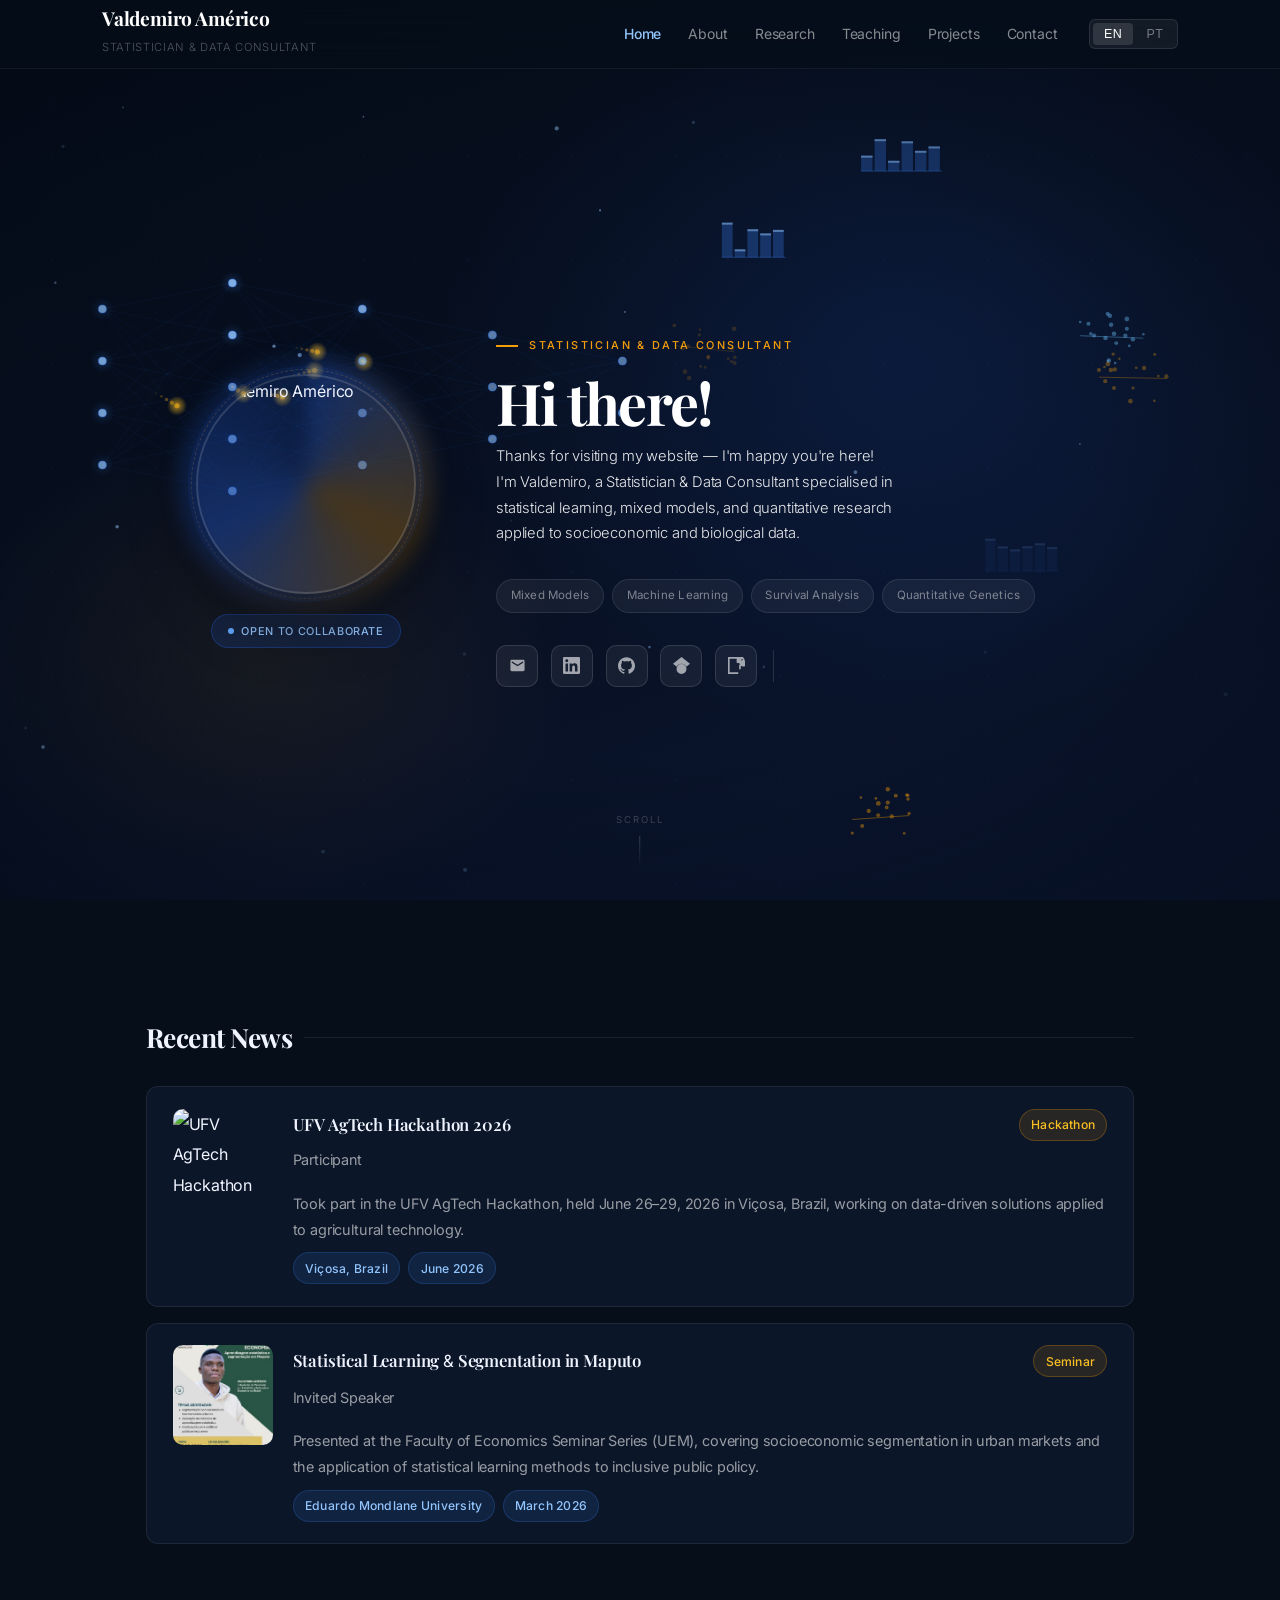
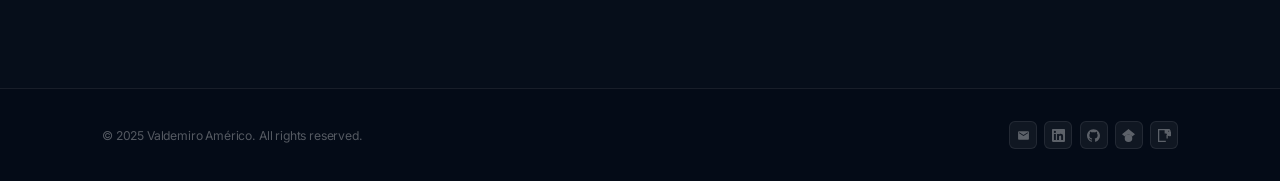
==== index.html @ 6e9132d7 "Updating" ====
<!DOCTYPE html>
<html lang="en">
<head>
  <meta charset="UTF-8">
  <meta name="viewport" content="width=device-width, initial-scale=1.0">
  <title>Valdemiro Américo | Statistician</title>
  <link rel="stylesheet" href="style.css">
  <style>
    /* ── Page base ── */
    html, body { height: 100%; }

    body[data-page="index"] {
      background: #060e1a;
      overflow-x: hidden;
    }

    /* ── Fixed transparent nav ── */
    body[data-page="index"] header {
      position: fixed;
      top: 0; left: 0; right: 0;
      background: rgba(6,14,26,0.65);
      border-bottom: 1px solid rgba(255,255,255,0.055);
      backdrop-filter: blur(18px);
      -webkit-backdrop-filter: blur(18px);
      z-index: 200;
    }
    body[data-page="index"] .nav-brand h1        { color: #fff; }
    body[data-page="index"] .nav-brand p         { color: rgba(255,255,255,0.3); }
    body[data-page="index"] nav ul li a          { color: rgba(255,255,255,0.52); }
    body[data-page="index"] nav ul li a:hover    { color: #fff; background: rgba(255,255,255,0.055); }
    body[data-page="index"] nav ul li a.active-page { color: #93c5fd; }
    body[data-page="index"] .language-switcher  { background: rgba(255,255,255,0.06); border-color: rgba(255,255,255,0.1); }
    body[data-page="index"] .language-switcher button        { color: rgba(255,255,255,0.42); }
    body[data-page="index"] .language-switcher button.active { background: rgba(255,255,255,0.12); color: #fff; box-shadow: none; }

    /* ── Main ── */
    body[data-page="index"] main {
      max-width: 100%;
      margin: 0; padding: 0;
      min-height: 100vh;
    }

    /* ══════════════════════════════════════
       HERO SECTION
    ══════════════════════════════════════ */
.hero-section {
  position: relative;
  min-height: 100vh;
  display: flex;
  align-items: flex-start;
  justify-content: center;
  overflow: hidden;
  padding-top: 14rem;
}

    /* Deep layered dark background */
    .hero-section::before {
      content: '';
      position: absolute; inset: 0; z-index: 0;
      background:
        radial-gradient(ellipse 60% 70% at 70% 40%, rgba(37,99,235,0.13) 0%, transparent 60%),
        radial-gradient(ellipse 45% 50% at 20% 75%, rgba(245,158,11,0.07) 0%, transparent 55%),
        linear-gradient(160deg, #040b17 0%, #070f1f 40%, #0a1530 100%);
    }

    /* Animated ML canvas — full background */
    #hero-canvas {
      position: absolute; inset: 0;
      width: 100%; height: 100%;
      z-index: 1;
      pointer-events: none;
    }

    /* Subtle vignette over canvas */
    .hero-section::after {
      content: '';
      position: absolute; inset: 0; z-index: 2;
      background: radial-gradient(ellipse 85% 85% at 50% 50%, transparent 40%, rgba(4,11,23,0.72) 100%);
      pointer-events: none;
    }

    /* ── Inner content ── */
    .hero-inner {
      position: relative; z-index: 3;
      max-width: 1000px;
      width: 100%;
      margin: 0 auto;
      padding: 7rem 3.5rem 5rem;
      display: flex;
      align-items: center;
      gap: 5rem;
    }

    /* ══════════════════════════════════════
       LEFT — PHOTO
    ══════════════════════════════════════ */
    .hero-photo-col {
      flex-shrink: 0;
    }

    .hero-photo-frame {
      position: relative;
      width: 220px;
      height: 220px;
    }

    /* Outer slow-pulsing glow ring */
    .hero-photo-frame::after {
      content: '';
      position: absolute;
      inset: -16px;
      border-radius: 50%;
      background: conic-gradient(
        rgba(37,99,235,0.35) 0deg,
        rgba(245,158,11,0.25) 120deg,
        rgba(37,99,235,0.35) 240deg,
        rgba(37,99,235,0.15) 360deg
      );
      border-radius: 50%;
      animation: rotateConic 8s linear infinite;
      filter: blur(10px);
    }

    /* Spinning dashed border */
    .hero-photo-frame::before {
      content: '';
      position: absolute;
      inset: -5px;
      border-radius: 50%;
      border: 1.5px dashed rgba(245,158,11,0.3);
      animation: spinRing 20s linear infinite;
    }

    @keyframes spinRing    { to { transform: rotate(360deg); } }
    @keyframes rotateConic { to { transform: rotate(360deg); } }

    .hero-photo-frame img {
      width: 220px;
      height: 220px;
      border-radius: 50%;
      object-fit: cover;
      object-position: center top;
      display: block;
      position: relative;
      z-index: 1;
      border: 2.5px solid rgba(255,255,255,0.14);
      box-shadow:
        0 0 0 8px rgba(37,99,235,0.08),
        0 24px 60px rgba(0,0,0,0.6);
      transition: transform 0.4s ease;
    }

    .hero-photo-frame img:hover { transform: scale(1.03); }

    /* ── Accent badge below photo ── */
    .hero-badge {
      margin-top: 1.25rem;
      display: flex;
      align-items: center;
      justify-content: center;
      gap: 0.45rem;
      background: rgba(37,99,235,0.15);
      border: 1px solid rgba(37,99,235,0.3);
      border-radius: 100px;
      padding: 0.35rem 1rem;
      width: fit-content;
      margin-left: auto; margin-right: auto;
    }

    .hero-badge-dot {
      width: 6px; height: 6px;
      border-radius: 50%;
      background: #60a5fa;
      animation: blink 2s ease-in-out infinite;
    }
    @keyframes blink { 0%,100%{opacity:1} 50%{opacity:0.3} }

    .hero-badge span {
      font-size: 0.68rem;
      font-weight: 500;
      letter-spacing: 0.06em;
      color: #93c5fd;
      text-transform: uppercase;
    }

    /* ══════════════════════════════════════
       RIGHT — TEXT
    ══════════════════════════════════════ */
    .hero-text-col {
      flex: 1;
      min-width: 0;
    }

.hero-eyebrow {
  font-size: 0.68rem;
  font-weight: 500;
  letter-spacing: 0.22em;
  text-transform: uppercase;
  color: #f59e0b;
  margin-bottom: 1rem;
  align-items: center;
  gap: 0.7rem;
  opacity: 0;
  animation: fadeUp 0.7s ease 0.1s both;
}

body[data-lang="en"] .hero-eyebrow.lang-en,
body[data-lang="pt"] .hero-eyebrow.lang-pt {
  display: flex;
}
    .hero-eyebrow::before {
      content: '';
      width: 22px; height: 1.5px;
      background: #f59e0b;
      flex-shrink: 0;
    }

    .hero-name {
      font-family: var(--font-display);
      font-size: clamp(2.4rem, 4.5vw, 3.6rem);
      font-weight: 700;
      color: #fff;
      letter-spacing: -0.03em;
      line-height: 1.05;
      margin-bottom: 0.75rem;
      opacity: 0;
      animation: fadeUp 0.7s ease 0.2s both;
    }

    .hero-name span {
      background: linear-gradient(135deg, #60a5fa, #93c5fd);
      -webkit-background-clip: text;
      -webkit-text-fill-color: transparent;
      background-clip: text;
    }

    .hero-desc {
      font-size: 0.92rem;
      font-weight: 300;
      color: rgba(255,255,255,0.9);
      line-height: 1.75;
      margin-bottom: 2rem;
      max-width: 400px;
      opacity: 0;
      animation: fadeUp 0.7s ease 0.3s both;
    }

    /* Tags row */
    .hero-tags {
      display: flex;
      flex-wrap: wrap;
      gap: 0.5rem;
      margin-bottom: 2rem;
      opacity: 0;
      animation: fadeUp 0.7s ease 0.38s both;
    }
    .hero-tag {
      font-size: 0.72rem;
      font-weight: 400;
      color: rgba(255,255,255,0.45);
      background: rgba(255,255,255,0.055);
      border: 1px solid rgba(255,255,255,0.09);
      border-radius: 100px;
      padding: 0.3rem 0.85rem;
      letter-spacing: 0.02em;
      transition: color 0.2s, border-color 0.2s, background 0.2s;
    }
    .hero-tag:hover {
      color: #93c5fd;
      border-color: rgba(96,165,250,0.3);
      background: rgba(37,99,235,0.1);
    }

    /* CTA buttons */
    .hero-cta {
      display: flex;
      gap: 0.8rem;
      flex-wrap: wrap;
      opacity: 0;
      animation: fadeUp 0.7s ease 0.48s both;
    }

    .hero-cta a:not(.hero-social-btn) {
      display: inline-flex;
      align-items: center;
      gap: 0.4rem;
      padding: 0.72rem 1.65rem;
      border-radius: 8px;
      font-size: 0.875rem;
      font-weight: 500;
      text-decoration: none;
      transition: all 0.22s ease;
      letter-spacing: 0.01em;
    }

    .btn-primary {
      background: #2563eb;
      color: #fff;
      box-shadow: 0 4px 18px rgba(37,99,235,0.42);
    }
    .btn-primary:hover {
      background: #1d4ed8;
      transform: translateY(-2px);
      box-shadow: 0 8px 28px rgba(37,99,235,0.52);
    }

    .btn-ghost {
      background: rgba(255,255,255,0.055);
      color: rgba(255,255,255,0.68);
      border: 1px solid rgba(255,255,255,0.12);
    }
    .btn-ghost:hover {
      background: rgba(255,255,255,0.09);
      color: #fff;
      border-color: rgba(255,255,255,0.25);
      transform: translateY(-2px);
    }

    /* ── Divider + stats row at bottom ── */
    .hero-divider-line {
      width: 100%;
      height: 1px;
      background: linear-gradient(to right, transparent, rgba(255,255,255,0.08), transparent);
      margin: 3rem 0 0;
    }

    /* ── Scroll cue ── */
    .scroll-cue {
      position: absolute;
      bottom: 2rem; left: 50%;
      transform: translateX(-50%);
      z-index: 3;
      display: flex;
      flex-direction: column;
      align-items: center;
      gap: 0.4rem;
      opacity: 0;
      animation: fadeIn 1s ease 1.4s both;
    }
    .scroll-cue-label {
      font-size: 0.6rem;
      letter-spacing: 0.2em;
      text-transform: uppercase;
      color: rgba(255,255,255,0.2);
    }
    .scroll-cue-line {
      width: 1px; height: 32px;
      background: linear-gradient(to bottom, rgba(255,255,255,0.2), transparent);
      animation: scrollBounce 2s ease-in-out infinite;
    }
    @keyframes scrollBounce {
      0%,100% { transform: scaleY(1); opacity: 0.3; }
      50%      { transform: scaleY(1.2); opacity: 0.7; }
    }

    /* ── Keyframes ── */
    /* ── Hero social buttons ── */
    .hero-social-btn {
      display: inline-flex;
      align-items: center;
      justify-content: center;
      width: 42px;
      height: 42px;
      border-radius: 10px;
      background: rgba(255,255,255,0.06);
      border: 1px solid rgba(255,255,255,0.12);
      color: rgba(255,255,255,0.6);
      text-decoration: none;
      transition: all 0.22s ease;
      flex-shrink: 0;
    }
    .hero-social-btn svg {
      width: 17px; height: 17px;
      fill: currentColor;
    }
    .hero-social-btn:hover {
      background: rgba(59,130,246,0.18);
      border-color: rgba(59,130,246,0.4);
      color: #93c5fd;
      transform: translateY(-3px);
      box-shadow: 0 6px 16px rgba(59,130,246,0.2);
    }

    .hero-cta-divider {
      width: 1px;
      height: 32px;
      background: rgba(255,255,255,0.12);
      margin: 0 0.2rem;
      align-self: center;
    }

    @keyframes fadeUp {
      from { opacity: 0; transform: translateY(16px); }
      to   { opacity: 1; transform: translateY(0); }
    }
    @keyframes fadeIn { to { opacity: 1; } }

    /* ── Responsive ── */
    @media (max-width: 820px) {
      .hero-inner {
        flex-direction: column;
        text-align: center;
        padding: 6rem 2rem 4rem;
        gap: 2.5rem;
      }
      .hero-eyebrow, .hero-tags, .hero-cta { justify-content: center; }
      .hero-desc { margin-left: auto; margin-right: auto; }
    }

    @media (max-width: 480px) {
      .hero-photo-frame { width: 170px; height: 170px; }
      .hero-photo-frame img { width: 170px; height: 170px; }
    }
  </style>
</head>
<body data-page="index">
<header>
  <nav>
    <div class="nav-brand">
      <h1>Valdemiro Américo</h1>
      <p class="lang-en">Statistician &amp; Data Consultant</p>
      <p class="lang-pt">Estatístico &amp; Consultor de Dados</p>
    </div>
    <div class="nav-right">
      <ul>
        <li><a href="index.html" data-page="index"><span class="lang-en">Home</span><span class="lang-pt">Início</span></a></li>
        <li><a href="about.html" data-page="about"><span class="lang-en">About</span><span class="lang-pt">Sobre</span></a></li>
        <li><a href="research.html" data-page="research"><span class="lang-en">Research</span><span class="lang-pt">Pesquisa</span></a></li>
        <li><a href="teaching.html" data-page="teaching"><span class="lang-en">Teaching</span><span class="lang-pt">Ensino</span></a></li>
        <li><a href="projects.html" data-page="projects"><span class="lang-en">Projects</span><span class="lang-pt">Projectos</span></a></li>
        <li><a href="contact.html" data-page="contact"><span class="lang-en">Contact</span><span class="lang-pt">Contacto</span></a></li>
      </ul>
      <div class="language-switcher">
        <button onclick="setLanguage('en')" id="btn-en">EN</button>
        <button onclick="setLanguage('pt')" id="btn-pt">PT</button>
      </div>
    </div>
  </nav>
</header>

<main>
  <section class="hero-section">
    <canvas id="hero-canvas"></canvas>

    <div class="hero-inner">

      <!-- LEFT: Photo -->
      <div class="hero-photo-col">
        <div class="hero-photo-frame">
          <img src="assets/photo.png" alt="Valdemiro Américo">
        </div>
        <div class="hero-badge">
          <div class="hero-badge-dot"></div>
          <span class="lang-en">Open to collaborate</span>
          <span class="lang-pt">Aberto a colaboração</span>
        </div>
      </div>

      <!-- RIGHT: Text -->
      <div class="hero-text-col">

        <p class="hero-eyebrow lang-en">Statistician &amp; Data Consultant</p>
        <p class="hero-eyebrow lang-pt">Estatístico &amp; Consultor de Dados</p>

        <h1 class="hero-name">Hi there! </h1>

        <p class="hero-desc lang-en">
          Thanks for visiting my website — I'm happy you're here!
          I'm Valdemiro, a Statistician &amp; Data Consultant specialised in
          statistical learning, mixed models, and quantitative research applied
          to socioeconomic and biological data.
        </p>
        <p class="hero-desc lang-pt">
          Obrigado por visitar o meu site — fico feliz em ter você aqui!
          Sou Valdemiro, Estatístico &amp; Consultor de Dados especializado em
          aprendizado estatístico, modelos mistos e pesquisa quantitativa aplicada
          a dados socioeconómicos e biológicos.
        </p>

        <div class="hero-tags">
          <span class="hero-tag">Mixed Models</span>
          <span class="hero-tag">Machine Learning</span>
          <span class="hero-tag">Survival Analysis</span>
          <span class="hero-tag">Quantitative Genetics</span>
        </div>

        <div class="hero-cta">
          <!-- Social links -->
          <a href="mailto:valdemiroeusebio2@gmail.com" class="hero-social-btn" title="Email">
            <svg xmlns="http://www.w3.org/2000/svg" fill="currentColor" viewBox="0 0 24 24"><path d="M20 4H4c-1.1 0-2 .9-2 2v12c0 1.1.9 2 2 2h16c1.1 0 2-.9 2-2V6c0-1.1-.9-2-2-2zm0 4-8 5-8-5V6l8 5 8-5v2z"/></svg>
          </a>
  <a href="https://www.linkedin.com/in/valdemiroamerico/" target="_blank" rel="noopener" class="hero-social-btn" title="LinkedIn">
  <svg xmlns="http://www.w3.org/2000/svg" fill="currentColor" viewBox="0 0 24 24"><path d="M20.447 20.452h-3.554v-5.569c0-1.328-.027-3.037-1.852-3.037-1.853 0-2.136 1.445-2.136 2.939v5.667H9.351V9h3.414v1.561h.046c.477-.9 1.637-1.85 3.37-1.85 3.601 0 4.267 2.37 4.267 5.455v6.286zM5.337 7.433a2.062 2.062 0 0 1-2.063-2.065 2.064 2.064 0 1 1 2.063 2.065zm1.782 13.019H3.555V9h3.564v11.452zM22.225 0H1.771C.792 0 0 .774 0 1.729v20.542C0 23.227.792 24 1.771 24h20.451C23.2 24 24 23.227 24 22.271V1.729C24 .774 23.2 0 22.222 0h.003z"/></svg>
</a>
          <a href="https://github.com/ValdemiroAmerico" target="_blank" rel="noopener" class="hero-social-btn" title="GitHub">
            <svg xmlns="http://www.w3.org/2000/svg" fill="currentColor" viewBox="0 0 24 24"><path d="M12 .297c-6.63 0-12 5.373-12 12 0 5.303 3.438 9.8 8.205 11.385.6.113.82-.258.82-.577 0-.285-.01-1.04-.015-2.04-3.338.724-4.042-1.61-4.042-1.61C4.422 18.07 3.633 17.7 3.633 17.7c-1.087-.744.084-.729.084-.729 1.205.084 1.838 1.236 1.838 1.236 1.07 1.835 2.809 1.305 3.495.998.108-.776.417-1.305.76-1.605-2.665-.3-5.466-1.332-5.466-5.93 0-1.31.465-2.38 1.235-3.22-.135-.303-.54-1.523.105-3.176 0 0 1.005-.322 3.3 1.23.96-.267 1.98-.399 3-.405 1.02.006 2.04.138 3 .405 2.28-1.552 3.285-1.23 3.285-1.23.645 1.653.24 2.873.12 3.176.765.84 1.23 1.91 1.23 3.22 0 4.61-2.805 5.625-5.475 5.92.42.36.81 1.096.81 2.22 0 1.606-.015 2.896-.015 3.286 0 .315.21.69.825.57C20.565 22.092 24 17.592 24 12.297c0-6.627-5.373-12-12-12"/></svg>
          </a>
          <a href="https://scholar.google.com/citations?user=valdemiro-americo" target="_blank" rel="noopener" class="hero-social-btn" title="Google Scholar">
            <svg xmlns="http://www.w3.org/2000/svg" fill="currentColor" viewBox="0 0 24 24"><path d="M5.242 13.769 0 9.5 12 0l12 9.5-5.242 4.269C17.548 11.249 14.978 9.5 12 9.5c-2.977 0-5.548 1.748-6.758 4.269zM12 10a7 7 0 1 0 0 14 7 7 0 0 0 0-14z"/></svg>
          </a>
          <a href="https://www.researchgate.net/profile/Valdemiro-Americo" target="_blank" rel="noopener" class="hero-social-btn" title="ResearchGate">
           <svg xmlns="http://www.w3.org/2000/svg" fill="currentColor" viewBox="0 0 24 24"><path d="M19.586 0c-.818 0-1.508.19-2.073.565-.563.377-.97.936-1.213 1.68a12.193 12.193 0 0 0-.368 3.12 21.27 21.27 0 0 0 .183 2.923c.26 1.58.822 2.854 1.687 3.816.863.963 2.065 1.445 3.605 1.445.857 0 1.63-.2 2.318-.598a4.318 4.318 0 0 0 1.6-1.64 4.91 4.91 0 0 0 .586-2.39 4.91 4.91 0 0 0-.586-2.392 4.318 4.318 0 0 0-1.6-1.64C23.06 4.504 22.286 4.305 21.43 4.305c-.64 0-1.224.13-1.75.388a3.545 3.545 0 0 0-1.274 1.073c.07-.786.236-1.407.5-1.864.26-.455.618-.683 1.073-.683.34 0 .612.096.818.29.204.192.356.476.455.852l2.226-.3c-.173-.844-.53-1.508-1.07-1.99C21.87.26 21.128.002 20.235 0zm-3.905 10.79v6.58h2.38v-6.58zm1.19-3.946a1.343 1.343 0 1 0 0 2.686 1.343 1.343 0 0 0 0-2.686zM0 0v24h14.47v-2.344H2.344V2.344h9.87V8.47h6.126V0z"/></svg>
          </a>

          <!-- Divider -->
          <div class="hero-cta-divider"></div>

          <!-- About me — language aware -->
        </div>
      </div>
    </div>

    <div class="scroll-cue">
      <span class="scroll-cue-label lang-en">Scroll</span>
      <span class="scroll-cue-label lang-pt">Rolar</span>
      <div class="scroll-cue-line"></div>
    </div>
  </section>
  <section style="padding: 5rem 3.5rem; max-width: 1100px; margin: 0 auto;">

    <!-- English -->
    <div class="lang-en">
      <h2 style="margin-bottom: 1.5rem;">Recent News</h2>
      <div class="item-list">

<div class="item-card">
  <div style="display:flex; gap:1.25rem; align-items:flex-start;">
    <img src="assets/hackathon_bayer.png" alt="UFV AgTech Hackathon 2026"
         style="width:100px; height:100px; object-fit:cover; border-radius:10px; flex-shrink:0;">
    <div style="flex:1; min-width:0;">
      <div class="item-header">
        <div>
          <h3>UFV AgTech Hackathon 2026</h3>
          <p class="item-role">Participant</p>
        </div>
        <span class="tag accent">Hackathon</span>
      </div>
      <p>Took part in the UFV AgTech Hackathon, held June 26–29, 2026 in Viçosa, Brazil, working on data-driven solutions applied to agricultural technology.</p>
      <div class="meta">
        <span class="tag">Viçosa, Brazil</span>
        <span class="tag">June 2026</span>
      </div>
    </div>
  </div>
</div>

<div class="item-card">
  <div style="display:flex; gap:1.25rem; align-items:flex-start;">
    <img src="assets/seminar_igm.JPG" alt="Statistical Learning & Segmentation in Maputo seminar"
         style="width:100px; height:100px; object-fit:cover; border-radius:10px; flex-shrink:0;">
    <div style="flex:1; min-width:0;">
      <div class="item-header">
        <div>
          <h3>Statistical Learning <span class="amp">&amp;</span> Segmentation in Maputo</h3>
          <p class="item-role">Invited Speaker</p>
        </div>
        <span class="tag accent">Seminar</span>
      </div>
      <p>Presented at the Faculty of Economics Seminar Series (UEM), covering socioeconomic segmentation in urban markets and the application of statistical learning methods to inclusive public policy.</p>
      <div class="meta">
        <span class="tag">Eduardo Mondlane University</span>
        <span class="tag">March 2026</span>
      </div>
    </div>
  </div>
</div>

      </div>
    </div>

    <!-- Portuguese -->
    <div class="lang-pt"
      <h2 style="margin-bottom: 1.5rem;">Novidades Recentes</h2>
      <div class="item-list">

        <div class="item-card">
          <div style="display:flex; gap:1.25rem; align-items:flex-start;">
            <img src="assets/hackathon_bayer.jpg" alt="UFV AgTech Hackathon 2026"
                 style="width:100px; height:100px; object-fit:cover; border-radius:10px; flex-shrink:0;">
            <div style="flex:1; min-width:0;">
              <div class="item-header">
                <div>
                  <h3>UFV AgTech Hackathon 2026</h3>
                  <p class="item-role">Participante</p>
                </div>
                <span class="tag accent">Hackathon</span>
              </div>
              <p>Participei da UFV AgTech Hackathon, realizado entre os dias 26 a 29 de Junho de 2026 em Viçosa, Brasil, trabalhando em soluções orientadas por dados aplicadas à tecnologia agrícola.</p>
              <div class="meta">
                <span class="tag">Viçosa, Brasil</span>
                <span class="tag">Junho 2026</span>
              </div>
            </div>
          </div>
        </div>

        <div class="item-card">
          <div style="display:flex; gap:1.25rem; align-items:flex-start;">
            <img src="assets/seminar_igm.jpg" alt="Seminário sobre aprendizagem estatística e segmentação em Maputo"
                 style="width:100px; height:100px; object-fit:cover; border-radius:10px; flex-shrink:0;">
            <div style="flex:1; min-width:0;">
              <div class="item-header">
                <div>
                  <h3>Aprendizado Estatístico e Segmentação em Maputo</h3>
                  <p class="item-role">Palestrante Convidado</p>
                </div>
                <span class="tag accent">Seminário</span>
              </div>
              <p>Apresentei na Série de Seminários da Faculdade de Economia (UEM), abordando segmentação socioeconómica nos mercados urbanos e a aplicação de métodos de aprendizagem estatística a políticas públicas inclusivas.</p>
              <div class="meta">
                <span class="tag">Universidade Eduardo Mondlane</span>
                <span class="tag">Março 2026</span>
              </div>
            </div>
          </div>
        </div>

      </div>
    </div>

  </section>
</main>

<script>
  function setLanguage(lang) {
    document.body.setAttribute('data-lang', lang);
    localStorage.setItem('preferredLanguage', lang);
    document.getElementById('btn-en').classList.toggle('active', lang === 'en');
    document.getElementById('btn-pt').classList.toggle('active', lang === 'pt');
  }

  window.addEventListener('DOMContentLoaded', function () {
    const savedLang = localStorage.getItem('preferredLanguage') || 'en';
    setLanguage(savedLang);
    document.querySelectorAll('nav a[data-page="index"]').forEach(a => a.classList.add('active-page'));
    initMLBackground();
  });

  /* ════════════════════════════════════════════
     ML / Statistics animated background canvas
     — Neural network nodes with flowing signal pulses
     — Floating mini-charts (scatter, regression line)
     — Subtle grid
  ════════════════════════════════════════════ */
  function initMLBackground() {
    const canvas = document.getElementById('hero-canvas');
    const ctx = canvas.getContext('2d');

    function resize() {
      canvas.width  = window.innerWidth;
      canvas.height = window.innerHeight;
    }
    resize();
    window.addEventListener('resize', resize);

    /* ── Subtle dot grid ── */
    function drawGrid() {
      const spacing = 52;
      ctx.fillStyle = 'rgba(59,130,246,0.07)';
      for (let x = 0; x < canvas.width; x += spacing) {
        for (let y = 0; y < canvas.height; y += spacing) {
          ctx.beginPath();
          ctx.arc(x, y, 1, 0, Math.PI * 2);
          ctx.fill();
        }
      }
    }

    /* ── Neural network (layered, left-to-right) ── */
    const netX = canvas.width * 0.08;
    const netY = canvas.height * 0.18;
    const layerGap = 130;
    const netLayers = [
      [0, 1, 2, 3],
      [0, 1, 2, 3, 4],
      [0, 1, 2, 3],
      [0, 1, 2],
      [0, 1],
    ];

    function nodePos(li, ni) {
      const count = netLayers[li].length;
      const totalH = (count - 1) * 52;
      return {
        x: netX + li * layerGap,
        y: netY + ni * 52 - totalH / 2 + canvas.height * 0.25,
      };
    }

    /* Signals travelling between nodes */
    const signals = [];
    function addSignal() {
      const li = Math.floor(Math.random() * (netLayers.length - 1));
      const ni = Math.floor(Math.random() * netLayers[li].length);
      const nj = Math.floor(Math.random() * netLayers[li + 1].length);
      signals.push({ li, ni, nj, prog: 0, sp: 0.012 + Math.random() * 0.01 });
    }
    for (let i = 0; i < 6; i++) { signals.push({ ...addSignalObj(), prog: Math.random() }); }
    function addSignalObj() {
      const li = Math.floor(Math.random() * (netLayers.length - 1));
      return {
        li,
        ni: Math.floor(Math.random() * netLayers[li].length),
        nj: Math.floor(Math.random() * netLayers[li + 1].length),
        prog: 0,
        sp: 0.01 + Math.random() * 0.009,
      };
    }

    function drawNetwork(t) {
      /* Edges */
      netLayers.forEach((layer, li) => {
        if (li === netLayers.length - 1) return;
        layer.forEach((_, ni) => {
          netLayers[li + 1].forEach((_, nj) => {
            const a = nodePos(li, ni), b = nodePos(li + 1, nj);
            ctx.beginPath(); ctx.moveTo(a.x, a.y); ctx.lineTo(b.x, b.y);
            ctx.strokeStyle = 'rgba(59,130,246,0.09)';
            ctx.lineWidth = 0.7; ctx.stroke();
          });
        });
      });

      /* Signals */
      signals.forEach((s, i) => {
        const a = nodePos(s.li, s.ni), b = nodePos(s.li + 1, s.nj);
        const px = a.x + (b.x - a.x) * s.prog;
        const py = a.y + (b.y - a.y) * s.prog;
        /* Trail */
        for (let k = 0; k < 5; k++) {
          const tp = Math.max(0, s.prog - k * 0.04);
          const tx = a.x + (b.x - a.x) * tp, ty = a.y + (b.y - a.y) * tp;
          ctx.beginPath(); ctx.arc(tx, ty, 2.5 - k * 0.4, 0, Math.PI * 2);
          ctx.fillStyle = `rgba(245,158,11,${0.6 - k * 0.11})`; ctx.fill();
        }
        /* Head glow */
        const grd = ctx.createRadialGradient(px, py, 0, px, py, 10);
        grd.addColorStop(0, 'rgba(251,191,36,0.7)'); grd.addColorStop(1, 'rgba(251,191,36,0)');
        ctx.beginPath(); ctx.arc(px, py, 10, 0, Math.PI * 2);
        ctx.fillStyle = grd; ctx.fill();
        s.prog += s.sp;
        if (s.prog >= 1) signals[i] = { ...addSignalObj() };
      });

      /* Nodes */
      netLayers.forEach((layer, li) => {
        layer.forEach((_, ni) => {
          const { x, y } = nodePos(li, ni);
          const pulse = 0.5 + 0.5 * Math.sin(t * 0.03 + li * 1.1 + ni * 0.7);
          /* Glow */
          const g = ctx.createRadialGradient(x, y, 0, x, y, 12);
          g.addColorStop(0, `rgba(59,130,246,${0.22 * pulse})`);
          g.addColorStop(1, 'rgba(59,130,246,0)');
          ctx.beginPath(); ctx.arc(x, y, 12, 0, Math.PI * 2);
          ctx.fillStyle = g; ctx.fill();
          /* Core */
          ctx.beginPath(); ctx.arc(x, y, 4, 0, Math.PI * 2);
          ctx.fillStyle = `rgba(147,197,253,${0.55 + 0.35 * pulse})`; ctx.fill();
          ctx.strokeStyle = 'rgba(59,130,246,0.45)'; ctx.lineWidth = 1.2; ctx.stroke();
        });
      });
    }

    /* ── Floating scatter plots ── */
    const scatters = Array.from({ length: 4 }, () => mkScatter());
    function mkScatter() {
      return {
        cx: canvas.width  * (0.45 + Math.random() * 0.5),
        cy: canvas.height * (0.05 + Math.random() * 0.88),
        pts: Array.from({ length: 12 + Math.floor(Math.random() * 10) }, () => ({
          dx: (Math.random() - 0.5) * 72,
          dy: (Math.random() - 0.5) * 56,
          r:  1.2 + Math.random() * 1.2,
        })),
        life: Math.random(),
        sp: 0.0004 + Math.random() * 0.0003,
        color: Math.random() > 0.5 ? '245,158,11' : '99,179,237',
      };
    }

    function alphaFade(life) {
      if (life < 0.2) return life / 0.2;
      if (life < 0.8) return 1;
      return (1 - life) / 0.2;
    }

    function drawScatters() {
      scatters.forEach((s, i) => {
        const a = alphaFade(s.life) * 0.22;
        /* Regression line */
        const sorted = [...s.pts].sort((a, b) => a.dx - b.dx);
        ctx.beginPath();
        ctx.moveTo(s.cx + sorted[0].dx, s.cy + sorted[0].dy * 0.2);
        ctx.lineTo(s.cx + sorted[sorted.length-1].dx, s.cy + sorted[sorted.length-1].dy * 0.2);
        ctx.strokeStyle = `rgba(${s.color},${a * 2})`; ctx.lineWidth = 1; ctx.stroke();
        /* Points */
        s.pts.forEach(p => {
          ctx.beginPath(); ctx.arc(s.cx + p.dx, s.cy + p.dy, p.r, 0, Math.PI * 2);
          ctx.fillStyle = `rgba(${s.color},${a * 2.2})`; ctx.fill();
        });
        s.life += s.sp;
        if (s.life >= 1) scatters[i] = mkScatter();
      });
    }

    /* ── Floating bar charts ── */
    const bars = Array.from({ length: 3 }, () => mkBar());
    function mkBar() {
      const n = 5 + Math.floor(Math.random() * 4);
      return {
        x: canvas.width  * (0.5 + Math.random() * 0.44),
        y: canvas.height * (0.12 + Math.random() * 0.76),
        w: 55 + Math.random() * 30,
        heights: Array.from({ length: n }, () => 0.2 + Math.random() * 0.8),
        life: Math.random(),
        sp: 0.0005 + Math.random() * 0.0003,
      };
    }

    function drawBars() {
      bars.forEach((b, i) => {
        const a = alphaFade(b.life) * 0.18;
        const bw = b.w / b.heights.length, maxH = 36;
        b.heights.forEach((h, j) => {
          const bh = h * maxH;
          ctx.fillStyle = `rgba(59,130,246,${a * 1.6})`;
          ctx.fillRect(b.x + j * bw, b.y - bh, bw - 2, bh);
          ctx.fillStyle = `rgba(147,197,253,${a * 2.8})`;
          ctx.fillRect(b.x + j * bw, b.y - bh, bw - 2, 2);
        });
        /* Base line */
        ctx.beginPath();
        ctx.moveTo(b.x, b.y); ctx.lineTo(b.x + b.w, b.y);
        ctx.strokeStyle = `rgba(59,130,246,${a * 2.5})`; ctx.lineWidth = 0.8; ctx.stroke();
        b.life += b.sp;
        if (b.life >= 1) bars[i] = mkBar();
      });
    }

    /* ── Floating particles ── */
    const N = 28;
    const particles = Array.from({ length: N }, () => ({
      x:  Math.random() * canvas.width,
      y:  Math.random() * canvas.height,
      r:  0.8 + Math.random() * 1.4,
      vx: (Math.random() - 0.5) * 0.18,
      vy: (Math.random() - 0.5) * 0.18,
      ph: Math.random() * Math.PI * 2,
      ps: 0.007 + Math.random() * 0.01,
    }));

    function drawParticles() {
      particles.forEach(p => {
        p.ph += p.ps;
        const a = 0.35 + 0.25 * Math.sin(p.ph);
        ctx.beginPath(); ctx.arc(p.x, p.y, p.r, 0, Math.PI * 2);
        ctx.fillStyle = `rgba(147,197,253,${a})`; ctx.fill();
        p.x += p.vx; p.y += p.vy;
        if (p.x < 0) p.x = canvas.width; if (p.x > canvas.width) p.x = 0;
        if (p.y < 0) p.y = canvas.height; if (p.y > canvas.height) p.y = 0;
      });
    }

    /* ── Main render loop ── */
    let t = 0;
    function draw() {
      ctx.clearRect(0, 0, canvas.width, canvas.height);
      drawGrid();
      drawNetwork(t);
      drawScatters();
      drawBars();
      drawParticles();
      t++;
      requestAnimationFrame(draw);
    }
    draw();
  }


</script>
<footer>
  <div class="footer-inner">
    <div>
      <div class="footer-copy lang-en">&copy; 2025 Valdemiro Américo. All rights reserved.</div>
      <div class="footer-copy lang-pt">&copy; 2025 Valdemiro Américo. Todos os direitos reservados.</div>
    </div>
    <div class="footer-socials">
      <a class="footer-social-link" href="mailto:valdemiroeusebio2@gmail.com" title="Email">
        <svg xmlns="http://www.w3.org/2000/svg" fill="currentColor" viewBox="0 0 24 24"><path d="M20 4H4c-1.1 0-2 .9-2 2v12c0 1.1.9 2 2 2h16c1.1 0 2-.9 2-2V6c0-1.1-.9-2-2-2zm0 4-8 5-8-5V6l8 5 8-5v2z"/></svg>
      </a>
      <a class="footer-social-link" href="https://www.linkedin.com/in/valdemiro-americo/" target="_blank" rel="noopener" title="LinkedIn">
        <svg xmlns="http://www.w3.org/2000/svg" fill="currentColor" viewBox="0 0 24 24"><path d="M20.447 20.452h-3.554v-5.569c0-1.328-.027-3.037-1.852-3.037-1.853 0-2.136 1.445-2.136 2.939v5.667H9.351V9h3.414v1.561h.046c.477-.9 1.637-1.85 3.37-1.85 3.601 0 4.267 2.37 4.267 5.455v6.286zM5.337 7.433a2.062 2.062 0 0 1-2.063-2.065 2.064 2.064 0 1 1 2.063 2.065zm1.782 13.019H3.555V9h3.564v11.452zM22.225 0H1.771C.792 0 0 .774 0 1.729v20.542C0 23.227.792 24 1.771 24h20.451C23.2 24 24 23.227 24 22.271V1.729C24 .774 23.2 0 22.222 0h.003z"/></svg>
      </a>
      <a class="footer-social-link" href="https://github.com/Valdemiro-Americo" target="_blank" rel="noopener" title="GitHub">
        <svg xmlns="http://www.w3.org/2000/svg" fill="currentColor" viewBox="0 0 24 24"><path d="M12 .297c-6.63 0-12 5.373-12 12 0 5.303 3.438 9.8 8.205 11.385.6.113.82-.258.82-.577 0-.285-.01-1.04-.015-2.04-3.338.724-4.042-1.61-4.042-1.61C4.422 18.07 3.633 17.7 3.633 17.7c-1.087-.744.084-.729.084-.729 1.205.084 1.838 1.236 1.838 1.236 1.07 1.835 2.809 1.305 3.495.998.108-.776.417-1.305.76-1.605-2.665-.3-5.466-1.332-5.466-5.93 0-1.31.465-2.38 1.235-3.22-.135-.303-.54-1.523.105-3.176 0 0 1.005-.322 3.3 1.23.96-.267 1.98-.399 3-.405 1.02.006 2.04.138 3 .405 2.28-1.552 3.285-1.23 3.285-1.23.645 1.653.24 2.873.12 3.176.765.84 1.23 1.91 1.23 3.22 0 4.61-2.805 5.625-5.475 5.92.42.36.81 1.096.81 2.22 0 1.606-.015 2.896-.015 3.286 0 .315.21.69.825.57C20.565 22.092 24 17.592 24 12.297c0-6.627-5.373-12-12-12"/></svg>
      </a>
      <a class="footer-social-link" href="https://scholar.google.com/citations?user=valdemiro-americo" target="_blank" rel="noopener" title="Google Scholar">
        <svg xmlns="http://www.w3.org/2000/svg" fill="currentColor" viewBox="0 0 24 24"><path d="M5.242 13.769 0 9.5 12 0l12 9.5-5.242 4.269C17.548 11.249 14.978 9.5 12 9.5c-2.977 0-5.548 1.748-6.758 4.269zM12 10a7 7 0 1 0 0 14 7 7 0 0 0 0-14z"/></svg>
      </a>
      <a class="footer-social-link" href="https://www.researchgate.net/profile/Valdemiro-Americo" target="_blank" rel="noopener" title="ResearchGate">
        <svg xmlns="http://www.w3.org/2000/svg" fill="currentColor" viewBox="0 0 24 24"><path d="M19.586 0c-.818 0-1.508.19-2.073.565-.563.377-.97.936-1.213 1.68a12.193 12.193 0 0 0-.368 3.12 21.27 21.27 0 0 0 .183 2.923c.26 1.58.822 2.854 1.687 3.816.863.963 2.065 1.445 3.605 1.445.857 0 1.63-.2 2.318-.598a4.318 4.318 0 0 0 1.6-1.64 4.91 4.91 0 0 0 .586-2.39 4.91 4.91 0 0 0-.586-2.392 4.318 4.318 0 0 0-1.6-1.64C23.06 4.504 22.286 4.305 21.43 4.305c-.64 0-1.224.13-1.75.388a3.545 3.545 0 0 0-1.274 1.073c.07-.786.236-1.407.5-1.864.26-.455.618-.683 1.073-.683.34 0 .612.096.818.29.204.192.356.476.455.852l2.226-.3c-.173-.844-.53-1.508-1.07-1.99C21.87.26 21.128.002 20.235 0zm-3.905 10.79v6.58h2.38v-6.58zm1.19-3.946a1.343 1.343 0 1 0 0 2.686 1.343 1.343 0 0 0 0-2.686zM0 0v24h14.47v-2.344H2.344V2.344h9.87V8.47h6.126V0z"/></svg>
      </a>
    </div>
  </div>
</footer>
</body>
</html>
---- style.css ----
@import url('https://fonts.googleapis.com/css2?family=Playfair+Display:wght@400;600;700&family=Inter:wght@300;400;500;600&family=JetBrains+Mono:wght@300;400;500&display=swap');

/* ══════════════════════════════════════════════════════
   DESIGN TOKENS  — Dark-mode professional palette
══════════════════════════════════════════════════════ */
:root {
  /* Backgrounds */
  --bg-base:        #060e1a;   /* deepest background */
  --bg-surface:     #0b1628;   /* cards, panels */
  --bg-surface-2:   #101e35;   /* slightly lifted surface */
  --bg-surface-3:   #162440;   /* hover / sidebar */

  /* Borders */
  --border:         rgba(255,255,255,0.08);
  --border-mid:     rgba(255,255,255,0.13);

  /* Text */
  --text-primary:   #f0f4ff;
  --text-secondary: rgba(255,255,255,0.58);
  --text-muted:     rgba(255,255,255,0.32);

  /* Brand colours */
  --sky:            #3b82f6;
  --sky-light:      #93c5fd;
  --sky-pale:       rgba(59,130,246,0.12);
  --accent:         #f59e0b;
  --accent-soft:    rgba(245,158,11,0.12);
  --navy:           #0b1628;   /* kept for footer compat */

  /* Typography */
--font-display: 'Playfair Display', Georgia, serif;
--font-body:    'Inter', system-ui, sans-serif;
--font-mono:    'JetBrains Mono', monospace;

.amp {
  font-family: 'Inter', sans-serif;
  font-weight: 400;
  font-style: normal;
}

  /* Shape */
  --radius-sm:  6px;
  --radius-md:  12px;
  --radius-lg:  20px;

  /* Shadows */
  --shadow-sm: 0 1px 4px rgba(0,0,0,0.35);
  --shadow-md: 0 4px 20px rgba(0,0,0,0.45);
  --shadow-lg: 0 12px 48px rgba(0,0,0,0.55);

  --transition: 0.25s cubic-bezier(0.4,0,0.2,1);
}

.pub-link {
  display: inline-block;
  margin-top: 0.6rem;
  font-size: 0.85rem;
  color: var(--sky);
  text-decoration: none;
  font-weight: 500;
}
.pub-link:hover { text-decoration: underline; }

/* ══════════════════════════════════════════════════════
   RESET & BASE
══════════════════════════════════════════════════════ */
*, *::before, *::after { margin:0; padding:0; box-sizing:border-box; }

html { scroll-behavior: smooth; }

body {
  font-family: var(--font-body);
  font-size: 1rem;
  line-height: 1.9;
  color: var(--text-primary);
  background: var(--bg-base);
  -webkit-font-smoothing: antialiased;
  letter-spacing: -0.01em;
}

/* ══════════════════════════════════════════════════════
   HEADER / NAV
══════════════════════════════════════════════════════ */
header {
  background: rgba(6,14,26,0.75);
  border-bottom: 1px solid var(--border);
  position: sticky;
  top: 0;
  z-index: 100;
  backdrop-filter: blur(18px);
  -webkit-backdrop-filter: blur(18px);
  animation: slideDown 0.5s ease both;
}

@keyframes slideDown {
  from { transform: translateY(-100%); opacity: 0; }
  to   { transform: translateY(0);     opacity: 1; }
}

nav {
  max-width: 1140px;
  margin: 0 auto;
  padding: 0 2rem;
  display: flex;
  justify-content: space-between;
  align-items: center;
  height: 68px;
}

.nav-brand h1 {
  font-family: var(--font-display);
  font-size: 1.2rem;
  font-weight: 700;
  color: var(--text-primary);
  letter-spacing: -0.01em;
  line-height: 1.2;
}

.nav-brand p {
  font-size: 0.7rem;
  font-weight: 300;
  color: var(--text-muted);
  letter-spacing: 0.06em;
  text-transform: uppercase;
}

.nav-right {
  display: flex;
  align-items: center;
  gap: 0;
}

nav ul {
  list-style: none;
  display: flex;
  align-items: center;
  gap: 0.2rem;
}

nav ul li a {
  display: block;
  text-decoration: none;
  color: var(--text-secondary);
  font-size: 0.875rem;
  font-weight: 400;
  padding: 0.4rem 0.75rem;
  border-radius: var(--radius-sm);
  transition: color var(--transition), background var(--transition);
}

nav ul li a:hover {
  color: var(--text-primary);
  background: rgba(255,255,255,0.06);
}

nav ul li a.active-page {
  color: var(--sky-light);
  font-weight: 500;
}

/* Language switcher */
.language-switcher {
  display: flex;
  gap: 0.2rem;
  align-items: center;
  margin-left: 1.25rem;
  background: rgba(255,255,255,0.05);
  border: 1px solid var(--border);
  border-radius: var(--radius-sm);
  padding: 3px;
}

.language-switcher button {
  background: none;
  border: none;
  padding: 0.25rem 0.65rem;
  cursor: pointer;
  font-size: 0.78rem;
  font-weight: 500;
  color: var(--text-muted);
  border-radius: 4px;
  letter-spacing: 0.05em;
  transition: all var(--transition);
}

.language-switcher button:hover { color: var(--text-primary); }

.language-switcher button.active {
  background: rgba(255,255,255,0.1);
  color: var(--text-primary);
}

/* ══════════════════════════════════════════════════════
   LANGUAGE VISIBILITY
══════════════════════════════════════════════════════ */
.lang-en, .lang-pt { display: none; }
body[data-lang="en"] .lang-en { display: block; }
body[data-lang="pt"] .lang-pt { display: block; }
body[data-lang="en"] nav .lang-en { display: inline; }
body[data-lang="pt"] nav .lang-pt { display: inline; }
nav .lang-en, nav .lang-pt { display: none; }

/* ══════════════════════════════════════════════════════
   LAYOUT
══════════════════════════════════════════════════════ */
main {
  max-width: 1140px;
  margin: 2.5rem auto;
  padding: 0 2rem;
  min-height: calc(100vh - 180px);
}

/* Page entry animations */
main > * {
  animation: fadeUp 0.55s ease both;
}
main > *:nth-child(1) { animation-delay: 0.05s; }
main > *:nth-child(2) { animation-delay: 0.12s; }
main > *:nth-child(3) { animation-delay: 0.19s; }
main > *:nth-child(4) { animation-delay: 0.26s; }

@keyframes fadeUp {
  from { opacity:0; transform: translateY(18px); }
  to   { opacity:1; transform: translateY(0); }
}

/* ══════════════════════════════════════════════════════
   PAGE BANNER (inner pages top header)
══════════════════════════════════════════════════════ */
.page-banner {
  background: linear-gradient(130deg, #0d1f38 0%, #0f2444 100%);
  border: 1px solid var(--border);
  border-radius: var(--radius-lg);
  padding: 2.25rem 2.5rem;
  margin-bottom: 2rem;
  position: relative;
  overflow: hidden;
}

.page-banner::before {
  content: '';
  position: absolute; inset: 0;
  background-image:
    linear-gradient(rgba(255,255,255,0.025) 1px, transparent 1px),
    linear-gradient(90deg, rgba(255,255,255,0.025) 1px, transparent 1px);
  background-size: 32px 32px;
}

.page-banner::after {
  content: '';
  position: absolute;
  top: -60px; right: -60px;
  width: 260px; height: 260px;
  border-radius: 50%;
  background: radial-gradient(circle, rgba(59,130,246,0.12) 0%, transparent 65%);
  pointer-events: none;
}

.page-banner .eyebrow {
  font-size: 0.7rem;
  font-weight: 500;
  letter-spacing: 0.18em;
  text-transform: uppercase;
  color: var(--sky-light);
  margin-bottom: 0.4rem;
  position: relative; z-index: 1;
}

.page-banner h2 {
  font-family: var(--font-display);
  font-size: 2rem;
  font-weight: 700;
  color: #fff;
  letter-spacing: -0.02em;
  line-height: 1.15;
  border: none;
  margin-bottom: 0;
  position: relative; z-index: 1;
}
.page-banner h2::after { display: none; }

/* ══════════════════════════════════════════════════════
   CARDS
══════════════════════════════════════════════════════ */
.card {
  background: var(--bg-surface);
  border: 1px solid var(--border);
  border-radius: var(--radius-lg);
  padding: 2rem 2.5rem;
  box-shadow: var(--shadow-sm);
  transition: box-shadow var(--transition), transform var(--transition), border-color var(--transition);
}

.card:hover {
  box-shadow: var(--shadow-md);
  border-color: var(--border-mid);
  transform: translateY(-2px);
}

/* ══════════════════════════════════════════════════════
   SECTIONS (inner page content)
══════════════════════════════════════════════════════ */
section { margin-bottom: 2rem; }

section h2 {
  font-family: var(--font-display);
  font-size: 1.65rem;
  font-weight: 700;
  color: var(--text-primary);
  margin-bottom: 1.25rem;
  letter-spacing: -0.02em;
  display: flex;
  align-items: center;
  gap: 0.75rem;
}

section h2::after {
  content: '';
  flex: 1;
  height: 1px;
  background: var(--border);
}

section p {
  margin-bottom: 1rem;
  color: var(--text-secondary);
  font-size: 0.975rem;
  line-height: 1.8;
}

section ul { margin-left: 1.5rem; margin-bottom: 1rem; }
section ul li {
  margin-bottom: 0.5rem;
  color: var(--text-secondary);
  font-size: 0.975rem;
}

/* ══════════════════════════════════════════════════════
   TAGS
══════════════════════════════════════════════════════ */
.tag {
  display: inline-block;
  font-size: 0.76rem;
  font-weight: 500;
  color: var(--sky-light);
  background: var(--sky-pale);
  border: 1px solid rgba(59,130,246,0.22);
  padding: 0.22rem 0.7rem;
  border-radius: 99px;
  letter-spacing: 0.02em;
  transition: background var(--transition), transform var(--transition);
}
.tag:hover { background: rgba(59,130,246,0.2); transform: translateY(-1px); }

.tag.accent {
  color: #fbbf24;
  background: var(--accent-soft);
  border-color: rgba(245,158,11,0.25);
}
.tag.accent:hover { background: rgba(245,158,11,0.2); }

.tag-group { display: flex; flex-wrap: wrap; gap: 0.5rem; margin-top: 0.5rem; }

/* ══════════════════════════════════════════════════════
   SIDEBAR CARDS
══════════════════════════════════════════════════════ */
.sidebar-card {
  background: var(--bg-surface);
  border: 1px solid var(--border);
  border-radius: var(--radius-md);
  padding: 1.25rem 1.5rem;
  box-shadow: var(--shadow-sm);
  margin-bottom: 1rem;
  transition: border-color var(--transition);
}
.sidebar-card:hover { border-color: var(--border-mid); }

.sidebar-card h3 {
  font-size: 0.7rem;
  font-weight: 500;
  color: var(--text-muted);
  letter-spacing: 0.12em;
  text-transform: uppercase;
  margin-bottom: 0.75rem;
}

/* ══════════════════════════════════════════════════════
   ABOUT GRID
══════════════════════════════════════════════════════ */
.about-grid {
  display: grid;
  grid-template-columns: 1fr 280px;
  gap: 2rem;
  align-items: start;
}

/* ══════════════════════════════════════════════════════
   TIMELINE
══════════════════════════════════════════════════════ */
.timeline { position: relative; padding-left: 1.5rem; margin-top: 0.5rem; }

.timeline::before {
  content: '';
  position: absolute;
  left: 0; top: 8px; bottom: 0;
  width: 2px;
  background: var(--border);
}

.timeline-item { position: relative; margin-bottom: 1.25rem; }

.timeline-item::before {
  content: '';
  position: absolute;
  left: -1.5rem; top: 7px;
  width: 8px; height: 8px;
  border-radius: 50%;
  background: var(--sky);
  border: 2px solid var(--bg-surface);
  box-shadow: 0 0 0 2px var(--sky-light);
  transition: transform var(--transition);
}
.timeline-item:hover::before { transform: scale(1.4); }

.timeline-item .year {
  font-family: var(--font-mono);
  font-size: 0.76rem;
  color: var(--text-muted);
  margin-bottom: 0.15rem;
  letter-spacing: 0.04em;
}
.timeline-item .title {
  font-size: 0.9rem;
  font-weight: 500;
  color: var(--text-primary);
  line-height: 1.4;
}
.timeline-item .sub {
  font-size: 0.82rem;
  color: var(--text-muted);
}

/* ══════════════════════════════════════════════════════
   STAT PILLS
══════════════════════════════════════════════════════ */
.stat-row { display: flex; gap: 0.75rem; flex-wrap: wrap; margin-top: 1.25rem; }

.stat-pill {
  display: flex;
  flex-direction: column;
  align-items: center;
  background: linear-gradient(135deg, #0d1f38, #122444);
  border: 1px solid var(--border);
  color: #fff;
  border-radius: var(--radius-md);
  padding: 0.9rem 1.25rem;
  min-width: 90px;
  transition: transform var(--transition), box-shadow var(--transition), border-color var(--transition);
}
.stat-pill:hover {
  transform: translateY(-3px);
  box-shadow: var(--shadow-md);
  border-color: var(--border-mid);
}
.stat-pill .num {
  font-family: var(--font-display);
  font-size: 1.5rem;
  font-weight: 700;
  line-height: 1;
  margin-bottom: 0.2rem;
  color: var(--sky-light);
}
.stat-pill .label {
  font-size: 0.68rem;
  font-weight: 300;
  color: var(--text-muted);
  letter-spacing: 0.08em;
  text-transform: uppercase;
  text-align: center;
}

/* ══════════════════════════════════════════════════════
   ITEM CARDS (Research / Teaching / Projects)
══════════════════════════════════════════════════════ */
.item-list { display: flex; flex-direction: column; gap: 1rem; }

.item-card {
  background: var(--bg-surface);
  border: 1px solid var(--border);
  border-radius: var(--radius-md);
  padding: 1.35rem 1.6rem;
  transition: border-color var(--transition), box-shadow var(--transition), transform var(--transition);
  position: relative;
  overflow: hidden;
}

.item-card::before {
  content: '';
  position: absolute;
  left: 0; top: 0; bottom: 0;
  width: 5px;
  background: var(--sky);
  border-radius: 5px 0 0 5px;
  transform: scaleY(0);
  transform-origin: bottom;
  transition: transform var(--transition);
}

.item-card:hover {
  border-color: var(--border-mid);
  box-shadow: var(--shadow-md);
  transform: translateX(4px);
}
.item-card:hover::before { transform: scaleY(1); }

.item-card h3 {
  font-family: var(--font-display);
  font-size: 1.05rem;
  font-weight: 600;
  color: var(--text-primary);
  margin-bottom: 0.4rem;
  letter-spacing: -0.01em;
}

.item-card p {
  margin-bottom: 0.5rem;
  font-size: 0.9rem;
  color: var(--text-secondary);
}

.item-card .meta { display: flex; gap: 0.5rem; flex-wrap: wrap; margin-top: 0.6rem; }

.item-header {
  display: flex;
  justify-content: space-between;
  align-items: flex-start;
  margin-bottom: 0.6rem;
}

.item-role {
  font-size: 0.83rem;
  color: var(--text-muted);
  font-weight: 400;
}

/* ══════════════════════════════════════════════════════
   CONTACT GRID
══════════════════════════════════════════════════════ */
.contact-grid {
  display: grid;
  grid-template-columns: repeat(auto-fit, minmax(200px, 1fr));
  gap: 1rem;
  margin-top: 1rem;
}

.contact-item {
  display: flex;
  align-items: center;
  gap: 0.75rem;
  background: var(--bg-surface);
  border: 1px solid var(--border);
  border-radius: var(--radius-md);
  padding: 1rem 1.25rem;
  text-decoration: none;
  color: inherit;
  transition: border-color var(--transition), box-shadow var(--transition), transform var(--transition);
}
.contact-item:hover {
  border-color: rgba(59,130,246,0.4);
  box-shadow: 0 0 0 3px rgba(59,130,246,0.08);
  transform: translateY(-2px);
}

.contact-item .icon {
  width: 36px; height: 36px;
  border-radius: var(--radius-sm);
  background: var(--sky-pale);
  display: flex; align-items: center; justify-content: center;
  font-size: 1rem;
  flex-shrink: 0;
}

.contact-item .label {
  font-size: 0.76rem;
  color: var(--text-muted);
  margin-bottom: 0.1rem;
}
.contact-item .value {
  font-size: 0.88rem;
  font-weight: 500;
  color: var(--text-primary);
}

/* ══════════════════════════════════════════════════════
   EMPTY STATE
══════════════════════════════════════════════════════ */
.empty-state {
  background: var(--bg-surface-2);
  border: 1px dashed var(--border-mid);
  border-radius: var(--radius-md);
  padding: 2.5rem;
  text-align: center;
}
.empty-icon { font-size: 2rem; display: block; margin-bottom: 0.75rem; }
.empty-state p {
  color: var(--text-muted);
  font-style: italic;
  font-size: 0.9rem;
  margin: 0;
}

/* ══════════════════════════════════════════════════════
   FOOTER
══════════════════════════════════════════════════════ */
footer {
  background: #040b17;
  border-top: 1px solid var(--border);
  color: var(--text-muted);
  margin-top: 4rem;
  padding: 2rem 0;
  font-size: 0.82rem;
}

.footer-inner {
  max-width: 1140px;
  margin: 0 auto;
  padding: 0 2rem;
  display: flex;
  align-items: center;
  justify-content: space-between;
  flex-wrap: wrap;
  gap: 1rem;
}

.footer-brand {
  font-family: var(--font-display);
  font-size: 0.95rem;
  font-weight: 600;
  color: rgba(255,255,255,0.65);
  letter-spacing: -0.01em;
  margin-bottom: 0.25rem;
}

.footer-copy { color: var(--text-muted); font-size: 0.76rem; }

.footer-socials { display: flex; align-items: center; gap: 0.45rem; }

.footer-social-link {
  display: flex; align-items: center; justify-content: center;
  width: 28px; height: 28px;
  border-radius: var(--radius-sm);
  background: rgba(255,255,255,0.05);
  border: 1px solid var(--border);
  color: var(--text-muted);
  text-decoration: none;
  transition: background var(--transition), color var(--transition), border-color var(--transition), transform var(--transition);
}
.footer-social-link:hover {
  background: rgba(59,130,246,0.18);
  border-color: rgba(59,130,246,0.35);
  color: var(--sky-light);
  transform: translateY(-2px);
}
.footer-social-link svg { width: 13px; height: 13px; fill: currentColor; }

/* ══════════════════════════════════════════════════════
   RESPONSIVE
══════════════════════════════════════════════════════ */
@media (max-width: 800px) {
  nav { padding: 0 1.25rem; }
  nav ul { gap: 0; }
  nav ul li a { padding: 0.35rem 0.55rem; font-size: 0.82rem; }
  main { padding: 0 1.25rem; margin: 1.5rem auto; }
  .about-grid { grid-template-columns: 1fr; }
  .page-banner { padding: 1.75rem 1.5rem; }
  .page-banner h2 { font-size: 1.5rem; }
}

@media (max-width: 560px) {
  nav { flex-direction: column; align-items: flex-start; height: auto; padding: 1rem 1.25rem; gap: 0.75rem; }
  .nav-right { width: 100%; justify-content: space-between; }
  .footer-inner { flex-direction: column; align-items: flex-start; }
}

.hero-social-btn {
  display: flex;
  align-items: center;
  justify-content: center;
  width: 44px;
  height: 44px;
  border-radius: 50%;
  text-decoration: none;
  color: var(--text-primary);
  background: rgba(255,255,255,0.05);
  border: 1px solid var(--border);
  transition: all var(--transition);
}

.hero-social-btn:hover {
  color: var(--sky-light);
  border-color: rgba(59,130,246,0.4);
  transform: translateY(-2px);
}

.hero-social-btn svg {
  width: 20px;
  height: 20px;
  fill: currentColor;
}

/* ── Scroll animations ── */
.reveal {
  opacity: 0;
  transform: translateY(24px);
  transition: opacity 0.7s ease, transform 0.7s ease;
}

.reveal.visible {
  opacity: 1;
  transform: translateY(0);
}

.reveal-delay-1 { transition-delay: 0.1s; }
.reveal-delay-2 { transition-delay: 0.2s; }
.reveal-delay-3 { transition-delay: 0.3s; }
.reveal-delay-4 { transition-delay: 0.4s; }
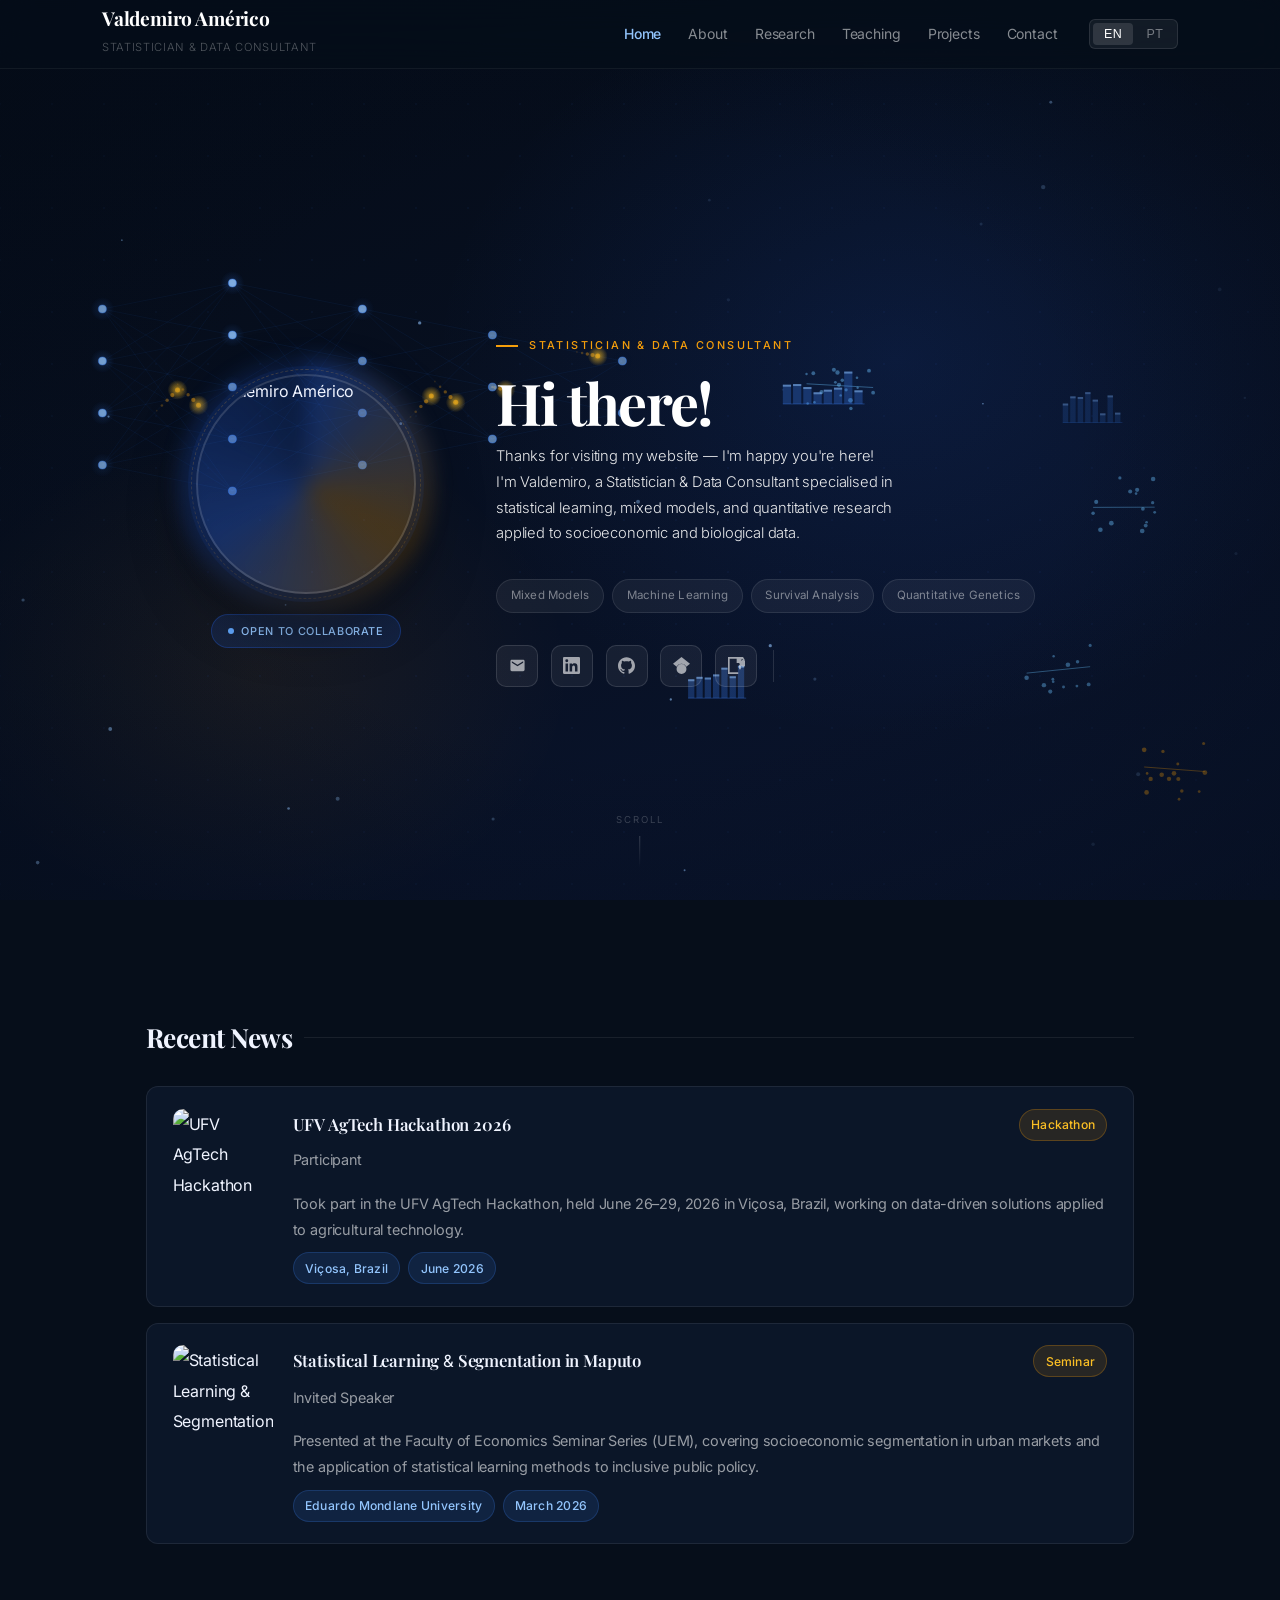
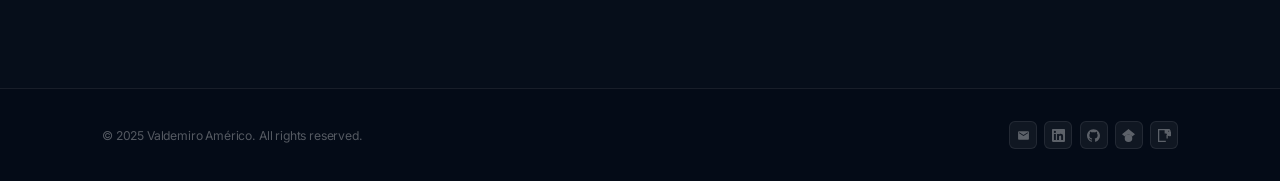
==== commit 30457df4: "Minor changes" ====
--- a/index.html
+++ b/index.html
@@ -546,7 +546,7 @@
 
 <div class="item-card">
   <div style="display:flex; gap:1.25rem; align-items:flex-start;">
-    <img src="assets/seminar_igm.JPG" alt="Statistical Learning & Segmentation in Maputo seminar"
+    <img src="assets/seminar_igm.jpg" alt="Statistical Learning & Segmentation in Maputo seminar"
          style="width:100px; height:100px; object-fit:cover; border-radius:10px; flex-shrink:0;">
     <div style="flex:1; min-width:0;">
       <div class="item-header">
@@ -575,7 +575,7 @@
 
         <div class="item-card">
           <div style="display:flex; gap:1.25rem; align-items:flex-start;">
-            <img src="assets/hackathon_bayer.jpg" alt="UFV AgTech Hackathon 2026"
+            <img src="assets/hackathon_bayer.png" alt="UFV AgTech Hackathon 2026"
                  style="width:100px; height:100px; object-fit:cover; border-radius:10px; flex-shrink:0;">
             <div style="flex:1; min-width:0;">
               <div class="item-header">
@@ -585,7 +585,7 @@
                 </div>
                 <span class="tag accent">Hackathon</span>
               </div>
-              <p>Participei da UFV AgTech Hackathon, realizado entre os dias 26 a 29 de Junho de 2026 em Viçosa, Brasil, trabalhando em soluções orientadas por dados aplicadas à tecnologia agrícola.</p>
+              <p>Participei da UFV AgTech Hackathon, realizado entre os dias 26 a 29 de Junho de 2026 em Viçosa, MG, Brasil, trabalhando em soluções orientadas por dados aplicadas à tecnologia agrícola.</p>
               <div class="meta">
                 <span class="tag">Viçosa, Brasil</span>
                 <span class="tag">Junho 2026</span>
@@ -888,10 +888,10 @@
       <a class="footer-social-link" href="mailto:valdemiroeusebio2@gmail.com" title="Email">
         <svg xmlns="http://www.w3.org/2000/svg" fill="currentColor" viewBox="0 0 24 24"><path d="M20 4H4c-1.1 0-2 .9-2 2v12c0 1.1.9 2 2 2h16c1.1 0 2-.9 2-2V6c0-1.1-.9-2-2-2zm0 4-8 5-8-5V6l8 5 8-5v2z"/></svg>
       </a>
-      <a class="footer-social-link" href="https://www.linkedin.com/in/valdemiro-americo/" target="_blank" rel="noopener" title="LinkedIn">
+      <a class="footer-social-link" href="https://www.linkedin.com/in/valdemiroamerico/" target="_blank" rel="noopener" title="LinkedIn">
         <svg xmlns="http://www.w3.org/2000/svg" fill="currentColor" viewBox="0 0 24 24"><path d="M20.447 20.452h-3.554v-5.569c0-1.328-.027-3.037-1.852-3.037-1.853 0-2.136 1.445-2.136 2.939v5.667H9.351V9h3.414v1.561h.046c.477-.9 1.637-1.85 3.37-1.85 3.601 0 4.267 2.37 4.267 5.455v6.286zM5.337 7.433a2.062 2.062 0 0 1-2.063-2.065 2.064 2.064 0 1 1 2.063 2.065zm1.782 13.019H3.555V9h3.564v11.452zM22.225 0H1.771C.792 0 0 .774 0 1.729v20.542C0 23.227.792 24 1.771 24h20.451C23.2 24 24 23.227 24 22.271V1.729C24 .774 23.2 0 22.222 0h.003z"/></svg>
       </a>
-      <a class="footer-social-link" href="https://github.com/Valdemiro-Americo" target="_blank" rel="noopener" title="GitHub">
+      <a class="footer-social-link" href="https://github.com/ValdemiroAmerico" target="_blank" rel="noopener" title="GitHub">
         <svg xmlns="http://www.w3.org/2000/svg" fill="currentColor" viewBox="0 0 24 24"><path d="M12 .297c-6.63 0-12 5.373-12 12 0 5.303 3.438 9.8 8.205 11.385.6.113.82-.258.82-.577 0-.285-.01-1.04-.015-2.04-3.338.724-4.042-1.61-4.042-1.61C4.422 18.07 3.633 17.7 3.633 17.7c-1.087-.744.084-.729.084-.729 1.205.084 1.838 1.236 1.838 1.236 1.07 1.835 2.809 1.305 3.495.998.108-.776.417-1.305.76-1.605-2.665-.3-5.466-1.332-5.466-5.93 0-1.31.465-2.38 1.235-3.22-.135-.303-.54-1.523.105-3.176 0 0 1.005-.322 3.3 1.23.96-.267 1.98-.399 3-.405 1.02.006 2.04.138 3 .405 2.28-1.552 3.285-1.23 3.285-1.23.645 1.653.24 2.873.12 3.176.765.84 1.23 1.91 1.23 3.22 0 4.61-2.805 5.625-5.475 5.92.42.36.81 1.096.81 2.22 0 1.606-.015 2.896-.015 3.286 0 .315.21.69.825.57C20.565 22.092 24 17.592 24 12.297c0-6.627-5.373-12-12-12"/></svg>
       </a>
       <a class="footer-social-link" href="https://scholar.google.com/citations?user=valdemiro-americo" target="_blank" rel="noopener" title="Google Scholar">
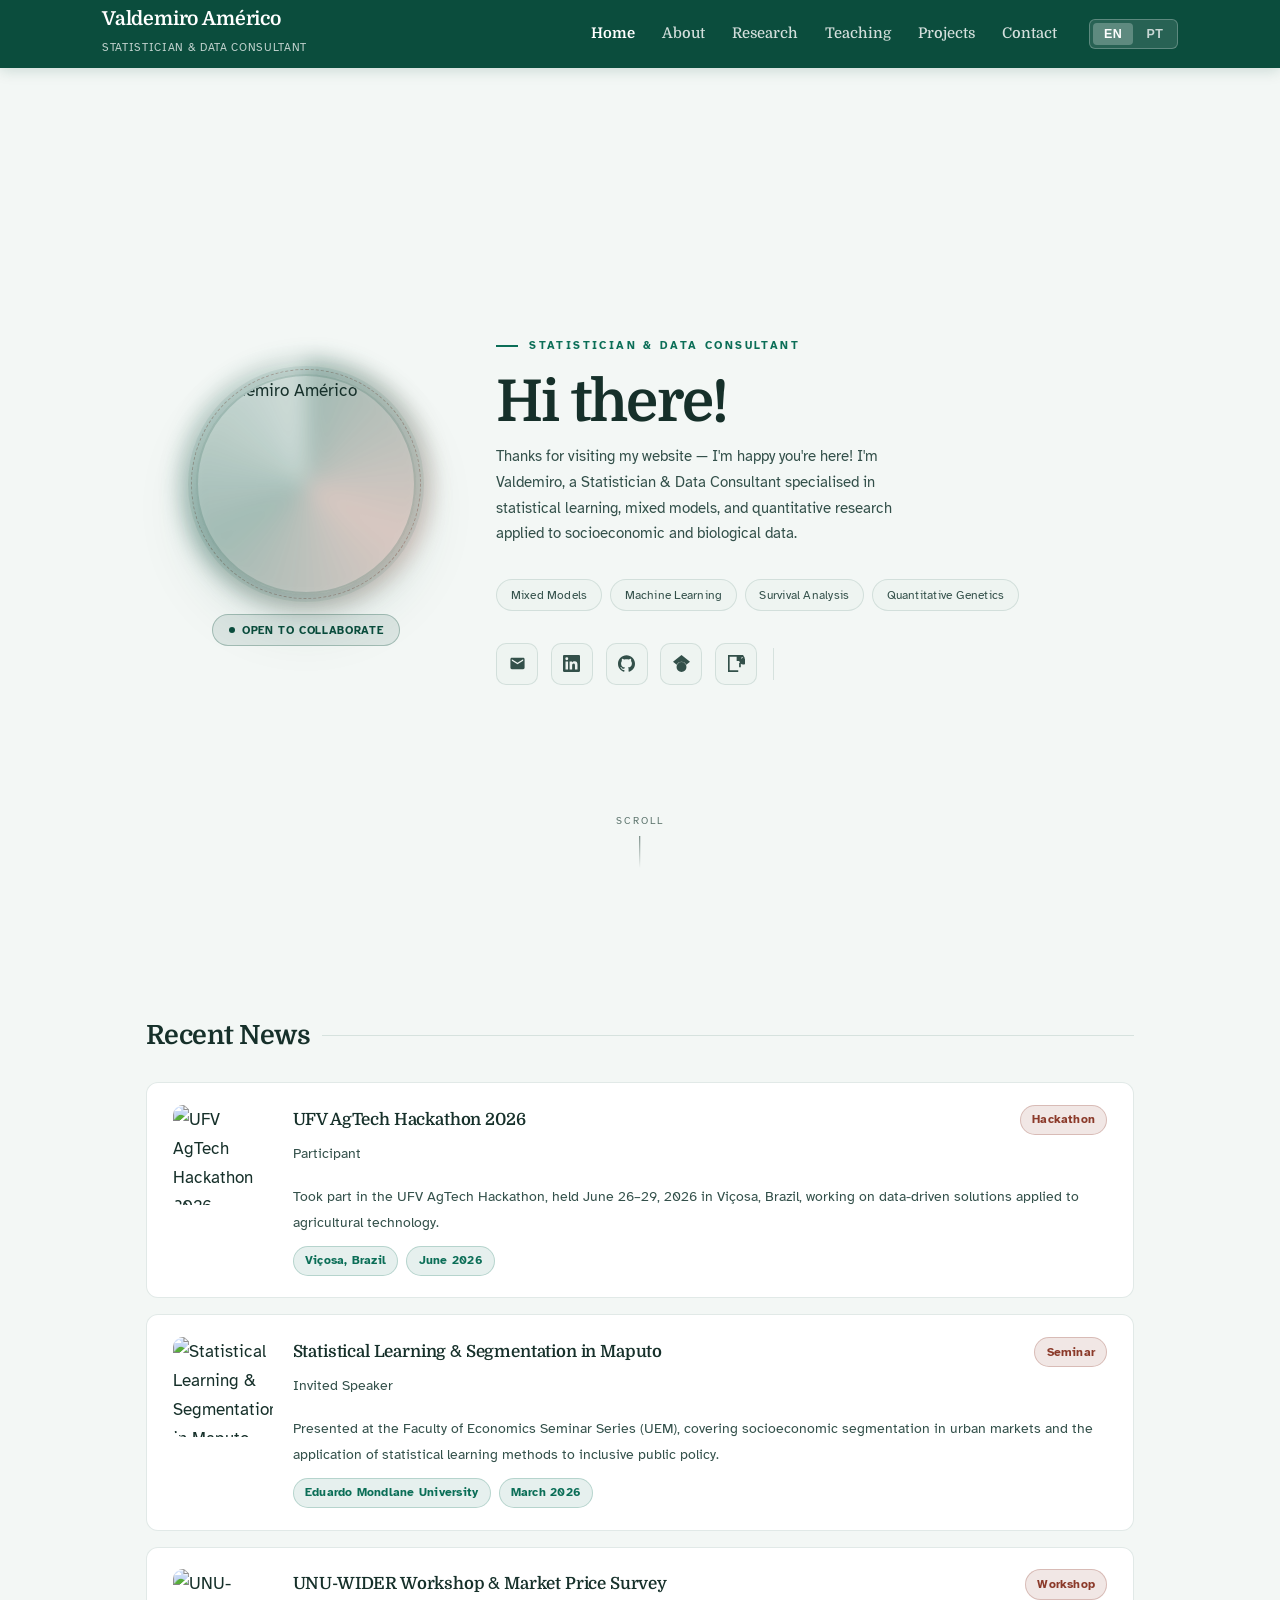
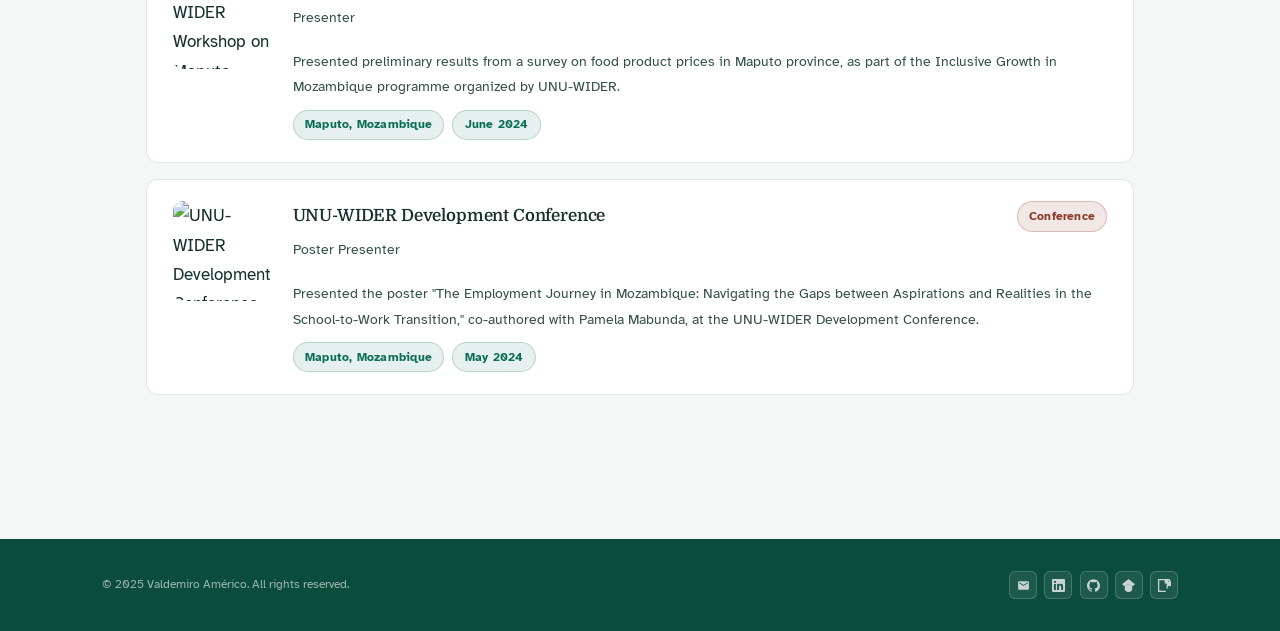
==== commit b240af5a: "Minor improviment" ====
--- a/index.html
+++ b/index.html
@@ -10,28 +10,16 @@
     html, body { height: 100%; }
 
     body[data-page="index"] {
-      background: #060e1a;
+      background: var(--bg-base);
       overflow-x: hidden;
     }
 
-    /* ── Fixed transparent nav ── */
+    /* ── Fixed nav (colors now come from the global teal header in style.css) ── */
     body[data-page="index"] header {
       position: fixed;
       top: 0; left: 0; right: 0;
-      background: rgba(6,14,26,0.65);
-      border-bottom: 1px solid rgba(255,255,255,0.055);
-      backdrop-filter: blur(18px);
-      -webkit-backdrop-filter: blur(18px);
       z-index: 200;
     }
-    body[data-page="index"] .nav-brand h1        { color: #fff; }
-    body[data-page="index"] .nav-brand p         { color: rgba(255,255,255,0.3); }
-    body[data-page="index"] nav ul li a          { color: rgba(255,255,255,0.52); }
-    body[data-page="index"] nav ul li a:hover    { color: #fff; background: rgba(255,255,255,0.055); }
-    body[data-page="index"] nav ul li a.active-page { color: #93c5fd; }
-    body[data-page="index"] .language-switcher  { background: rgba(255,255,255,0.06); border-color: rgba(255,255,255,0.1); }
-    body[data-page="index"] .language-switcher button        { color: rgba(255,255,255,0.42); }
-    body[data-page="index"] .language-switcher button.active { background: rgba(255,255,255,0.12); color: #fff; box-shadow: none; }
 
     /* ── Main ── */
     body[data-page="index"] main {
@@ -43,40 +31,21 @@
     /* ══════════════════════════════════════
        HERO SECTION
     ══════════════════════════════════════ */
-.hero-section {
-  position: relative;
-  min-height: 100vh;
-  display: flex;
-  align-items: flex-start;
-  justify-content: center;
-  overflow: hidden;
-  padding-top: 14rem;
-}
-
-    /* Deep layered dark background */
+    .hero-section {
+      position: relative;
+      min-height: 100vh;
+      display: flex;
+      align-items: flex-start;
+      justify-content: center;
+      overflow: hidden;
+      padding-top: 14rem;
+    }
+
+    /* Light background */
     .hero-section::before {
       content: '';
       position: absolute; inset: 0; z-index: 0;
-      background:
-        radial-gradient(ellipse 60% 70% at 70% 40%, rgba(37,99,235,0.13) 0%, transparent 60%),
-        radial-gradient(ellipse 45% 50% at 20% 75%, rgba(245,158,11,0.07) 0%, transparent 55%),
-        linear-gradient(160deg, #040b17 0%, #070f1f 40%, #0a1530 100%);
-    }
-
-    /* Animated ML canvas — full background */
-    #hero-canvas {
-      position: absolute; inset: 0;
-      width: 100%; height: 100%;
-      z-index: 1;
-      pointer-events: none;
-    }
-
-    /* Subtle vignette over canvas */
-    .hero-section::after {
-      content: '';
-      position: absolute; inset: 0; z-index: 2;
-      background: radial-gradient(ellipse 85% 85% at 50% 50%, transparent 40%, rgba(4,11,23,0.72) 100%);
-      pointer-events: none;
+      background: var(--bg-base);
     }
 
     /* ── Inner content ── */
@@ -111,10 +80,10 @@
       inset: -16px;
       border-radius: 50%;
       background: conic-gradient(
-        rgba(37,99,235,0.35) 0deg,
-        rgba(245,158,11,0.25) 120deg,
-        rgba(37,99,235,0.35) 240deg,
-        rgba(37,99,235,0.15) 360deg
+        rgba(11,77,61,0.35) 0deg,
+        rgba(139,58,42,0.25) 120deg,
+        rgba(11,77,61,0.35) 240deg,
+        rgba(11,77,61,0.15) 360deg
       );
       border-radius: 50%;
       animation: rotateConic 8s linear infinite;
@@ -127,7 +96,7 @@
       position: absolute;
       inset: -5px;
       border-radius: 50%;
-      border: 1.5px dashed rgba(245,158,11,0.3);
+      border: 1.5px dashed rgba(139,58,42,0.35);
       animation: spinRing 20s linear infinite;
     }
 
@@ -143,10 +112,10 @@
       display: block;
       position: relative;
       z-index: 1;
-      border: 2.5px solid rgba(255,255,255,0.14);
+      border: 2.5px solid rgba(11,77,61,0.18);
       box-shadow:
-        0 0 0 8px rgba(37,99,235,0.08),
-        0 24px 60px rgba(0,0,0,0.6);
+        0 0 0 8px rgba(11,77,61,0.08),
+        0 24px 60px rgba(11,77,61,0.15);
       transition: transform 0.4s ease;
     }
 
@@ -159,8 +128,8 @@
       align-items: center;
       justify-content: center;
       gap: 0.45rem;
-      background: rgba(37,99,235,0.15);
-      border: 1px solid rgba(37,99,235,0.3);
+      background: rgba(11,77,61,0.10);
+      border: 1px solid rgba(11,77,61,0.28);
       border-radius: 100px;
       padding: 0.35rem 1rem;
       width: fit-content;
@@ -170,16 +139,16 @@
     .hero-badge-dot {
       width: 6px; height: 6px;
       border-radius: 50%;
-      background: #60a5fa;
+      background: var(--accent);
       animation: blink 2s ease-in-out infinite;
     }
     @keyframes blink { 0%,100%{opacity:1} 50%{opacity:0.3} }
 
     .hero-badge span {
       font-size: 0.68rem;
-      font-weight: 500;
+      font-weight: 700;
       letter-spacing: 0.06em;
-      color: #93c5fd;
+      color: var(--accent);
       text-transform: uppercase;
     }
 
@@ -191,27 +160,27 @@
       min-width: 0;
     }
 
-.hero-eyebrow {
-  font-size: 0.68rem;
-  font-weight: 500;
-  letter-spacing: 0.22em;
-  text-transform: uppercase;
-  color: #f59e0b;
-  margin-bottom: 1rem;
-  align-items: center;
-  gap: 0.7rem;
-  opacity: 0;
-  animation: fadeUp 0.7s ease 0.1s both;
-}
-
-body[data-lang="en"] .hero-eyebrow.lang-en,
-body[data-lang="pt"] .hero-eyebrow.lang-pt {
-  display: flex;
-}
+    .hero-eyebrow {
+      font-size: 0.68rem;
+      font-weight: 700;
+      letter-spacing: 0.22em;
+      text-transform: uppercase;
+      color: var(--sky);
+      margin-bottom: 1rem;
+      align-items: center;
+      gap: 0.7rem;
+      opacity: 0;
+      animation: fadeUp 0.7s ease 0.1s both;
+    }
+
+    body[data-lang="en"] .hero-eyebrow.lang-en,
+    body[data-lang="pt"] .hero-eyebrow.lang-pt {
+      display: flex;
+    }
     .hero-eyebrow::before {
       content: '';
       width: 22px; height: 1.5px;
-      background: #f59e0b;
+      background: var(--sky);
       flex-shrink: 0;
     }
 
@@ -219,7 +188,7 @@
       font-family: var(--font-display);
       font-size: clamp(2.4rem, 4.5vw, 3.6rem);
       font-weight: 700;
-      color: #fff;
+      color: var(--text-primary);
       letter-spacing: -0.03em;
       line-height: 1.05;
       margin-bottom: 0.75rem;
@@ -228,7 +197,7 @@
     }
 
     .hero-name span {
-      background: linear-gradient(135deg, #60a5fa, #93c5fd);
+      background: linear-gradient(135deg, var(--sky), var(--sky-light));
       -webkit-background-clip: text;
       -webkit-text-fill-color: transparent;
       background-clip: text;
@@ -236,8 +205,8 @@
 
     .hero-desc {
       font-size: 0.92rem;
-      font-weight: 300;
-      color: rgba(255,255,255,0.9);
+      font-weight: 400;
+      color: var(--text-secondary);
       line-height: 1.75;
       margin-bottom: 2rem;
       max-width: 400px;
@@ -257,18 +226,18 @@
     .hero-tag {
       font-size: 0.72rem;
       font-weight: 400;
-      color: rgba(255,255,255,0.45);
-      background: rgba(255,255,255,0.055);
-      border: 1px solid rgba(255,255,255,0.09);
+      color: var(--text-secondary);
+      background: var(--bg-surface-2);
+      border: 1px solid var(--border);
       border-radius: 100px;
       padding: 0.3rem 0.85rem;
       letter-spacing: 0.02em;
       transition: color 0.2s, border-color 0.2s, background 0.2s;
     }
     .hero-tag:hover {
-      color: #93c5fd;
-      border-color: rgba(96,165,250,0.3);
-      background: rgba(37,99,235,0.1);
+      color: var(--sky);
+      border-color: rgba(139,58,42,0.3);
+      background: var(--sky-pale);
     }
 
     /* CTA buttons */
@@ -287,32 +256,32 @@
       padding: 0.72rem 1.65rem;
       border-radius: 8px;
       font-size: 0.875rem;
-      font-weight: 500;
+      font-weight: 700;
       text-decoration: none;
       transition: all 0.22s ease;
       letter-spacing: 0.01em;
     }
 
     .btn-primary {
-      background: #2563eb;
+      background: var(--sky);
       color: #fff;
-      box-shadow: 0 4px 18px rgba(37,99,235,0.42);
+      box-shadow: 0 4px 18px rgba(139,58,42,0.35);
     }
     .btn-primary:hover {
-      background: #1d4ed8;
+      background: #732e21;
       transform: translateY(-2px);
-      box-shadow: 0 8px 28px rgba(37,99,235,0.52);
+      box-shadow: 0 8px 28px rgba(139,58,42,0.45);
     }
 
     .btn-ghost {
-      background: rgba(255,255,255,0.055);
-      color: rgba(255,255,255,0.68);
-      border: 1px solid rgba(255,255,255,0.12);
+      background: var(--bg-surface-2);
+      color: var(--text-secondary);
+      border: 1px solid var(--border);
     }
     .btn-ghost:hover {
-      background: rgba(255,255,255,0.09);
-      color: #fff;
-      border-color: rgba(255,255,255,0.25);
+      background: var(--bg-surface-3);
+      color: var(--text-primary);
+      border-color: var(--border-mid);
       transform: translateY(-2px);
     }
 
@@ -320,7 +289,7 @@
     .hero-divider-line {
       width: 100%;
       height: 1px;
-      background: linear-gradient(to right, transparent, rgba(255,255,255,0.08), transparent);
+      background: linear-gradient(to right, transparent, var(--border), transparent);
       margin: 3rem 0 0;
     }
 
@@ -341,11 +310,11 @@
       font-size: 0.6rem;
       letter-spacing: 0.2em;
       text-transform: uppercase;
-      color: rgba(255,255,255,0.2);
+      color: var(--text-muted);
     }
     .scroll-cue-line {
       width: 1px; height: 32px;
-      background: linear-gradient(to bottom, rgba(255,255,255,0.2), transparent);
+      background: linear-gradient(to bottom, var(--text-muted), transparent);
       animation: scrollBounce 2s ease-in-out infinite;
     }
     @keyframes scrollBounce {
@@ -353,7 +322,6 @@
       50%      { transform: scaleY(1.2); opacity: 0.7; }
     }
 
-    /* ── Keyframes ── */
     /* ── Hero social buttons ── */
     .hero-social-btn {
       display: inline-flex;
@@ -362,9 +330,9 @@
       width: 42px;
       height: 42px;
       border-radius: 10px;
-      background: rgba(255,255,255,0.06);
-      border: 1px solid rgba(255,255,255,0.12);
-      color: rgba(255,255,255,0.6);
+      background: var(--bg-surface-2);
+      border: 1px solid var(--border);
+      color: var(--text-secondary);
       text-decoration: none;
       transition: all 0.22s ease;
       flex-shrink: 0;
@@ -374,17 +342,17 @@
       fill: currentColor;
     }
     .hero-social-btn:hover {
-      background: rgba(59,130,246,0.18);
-      border-color: rgba(59,130,246,0.4);
-      color: #93c5fd;
+      background: var(--sky-pale);
+      border-color: rgba(139,58,42,0.4);
+      color: var(--sky);
       transform: translateY(-3px);
-      box-shadow: 0 6px 16px rgba(59,130,246,0.2);
+      box-shadow: 0 6px 16px rgba(139,58,42,0.18);
     }
 
     .hero-cta-divider {
       width: 1px;
       height: 32px;
-      background: rgba(255,255,255,0.12);
+      background: var(--border);
       margin: 0 0.2rem;
       align-self: center;
     }
@@ -421,6 +389,9 @@
       <p class="lang-en">Statistician &amp; Data Consultant</p>
       <p class="lang-pt">Estatístico &amp; Consultor de Dados</p>
     </div>
+    <button class="nav-toggle" onclick="document.querySelector('.nav-right').classList.toggle('open')">
+      <span></span><span></span><span></span>
+    </button>
     <div class="nav-right">
       <ul>
         <li><a href="index.html" data-page="index"><span class="lang-en">Home</span><span class="lang-pt">Início</span></a></li>
@@ -440,7 +411,6 @@
 
 <main>
   <section class="hero-section">
-    <canvas id="hero-canvas"></canvas>
 
     <div class="hero-inner">
 
@@ -462,7 +432,8 @@
         <p class="hero-eyebrow lang-en">Statistician &amp; Data Consultant</p>
         <p class="hero-eyebrow lang-pt">Estatístico &amp; Consultor de Dados</p>
 
-        <h1 class="hero-name">Hi there! </h1>
+        <h1 class="hero-name lang-en">Hi there!</h1>
+        <h1 class="hero-name lang-pt">Olá!</h1>
 
         <p class="hero-desc lang-en">
           Thanks for visiting my website — I'm happy you're here!
@@ -489,9 +460,9 @@
           <a href="mailto:valdemiroeusebio2@gmail.com" class="hero-social-btn" title="Email">
             <svg xmlns="http://www.w3.org/2000/svg" fill="currentColor" viewBox="0 0 24 24"><path d="M20 4H4c-1.1 0-2 .9-2 2v12c0 1.1.9 2 2 2h16c1.1 0 2-.9 2-2V6c0-1.1-.9-2-2-2zm0 4-8 5-8-5V6l8 5 8-5v2z"/></svg>
           </a>
-  <a href="https://www.linkedin.com/in/valdemiroamerico/" target="_blank" rel="noopener" class="hero-social-btn" title="LinkedIn">
-  <svg xmlns="http://www.w3.org/2000/svg" fill="currentColor" viewBox="0 0 24 24"><path d="M20.447 20.452h-3.554v-5.569c0-1.328-.027-3.037-1.852-3.037-1.853 0-2.136 1.445-2.136 2.939v5.667H9.351V9h3.414v1.561h.046c.477-.9 1.637-1.85 3.37-1.85 3.601 0 4.267 2.37 4.267 5.455v6.286zM5.337 7.433a2.062 2.062 0 0 1-2.063-2.065 2.064 2.064 0 1 1 2.063 2.065zm1.782 13.019H3.555V9h3.564v11.452zM22.225 0H1.771C.792 0 0 .774 0 1.729v20.542C0 23.227.792 24 1.771 24h20.451C23.2 24 24 23.227 24 22.271V1.729C24 .774 23.2 0 22.222 0h.003z"/></svg>
-</a>
+          <a href="https://www.linkedin.com/in/valdemiroamerico/" target="_blank" rel="noopener" class="hero-social-btn" title="LinkedIn">
+            <svg xmlns="http://www.w3.org/2000/svg" fill="currentColor" viewBox="0 0 24 24"><path d="M20.447 20.452h-3.554v-5.569c0-1.328-.027-3.037-1.852-3.037-1.853 0-2.136 1.445-2.136 2.939v5.667H9.351V9h3.414v1.561h.046c.477-.9 1.637-1.85 3.37-1.85 3.601 0 4.267 2.37 4.267 5.455v6.286zM5.337 7.433a2.062 2.062 0 0 1-2.063-2.065 2.064 2.064 0 1 1 2.063 2.065zm1.782 13.019H3.555V9h3.564v11.452zM22.225 0H1.771C.792 0 0 .774 0 1.729v20.542C0 23.227.792 24 1.771 24h20.451C23.2 24 24 23.227 24 22.271V1.729C24 .774 23.2 0 22.222 0h.003z"/></svg>
+          </a>
           <a href="https://github.com/ValdemiroAmerico" target="_blank" rel="noopener" class="hero-social-btn" title="GitHub">
             <svg xmlns="http://www.w3.org/2000/svg" fill="currentColor" viewBox="0 0 24 24"><path d="M12 .297c-6.63 0-12 5.373-12 12 0 5.303 3.438 9.8 8.205 11.385.6.113.82-.258.82-.577 0-.285-.01-1.04-.015-2.04-3.338.724-4.042-1.61-4.042-1.61C4.422 18.07 3.633 17.7 3.633 17.7c-1.087-.744.084-.729.084-.729 1.205.084 1.838 1.236 1.838 1.236 1.07 1.835 2.809 1.305 3.495.998.108-.776.417-1.305.76-1.605-2.665-.3-5.466-1.332-5.466-5.93 0-1.31.465-2.38 1.235-3.22-.135-.303-.54-1.523.105-3.176 0 0 1.005-.322 3.3 1.23.96-.267 1.98-.399 3-.405 1.02.006 2.04.138 3 .405 2.28-1.552 3.285-1.23 3.285-1.23.645 1.653.24 2.873.12 3.176.765.84 1.23 1.91 1.23 3.22 0 4.61-2.805 5.625-5.475 5.92.42.36.81 1.096.81 2.22 0 1.606-.015 2.896-.015 3.286 0 .315.21.69.825.57C20.565 22.092 24 17.592 24 12.297c0-6.627-5.373-12-12-12"/></svg>
           </a>
@@ -505,7 +476,6 @@
           <!-- Divider -->
           <div class="hero-cta-divider"></div>
 
-          <!-- About me — language aware -->
         </div>
       </div>
     </div>
@@ -523,58 +493,100 @@
       <h2 style="margin-bottom: 1.5rem;">Recent News</h2>
       <div class="item-list">
 
-<div class="item-card">
-  <div style="display:flex; gap:1.25rem; align-items:flex-start;">
-    <img src="assets/hackathon_bayer.png" alt="UFV AgTech Hackathon 2026"
-         style="width:100px; height:100px; object-fit:cover; border-radius:10px; flex-shrink:0;">
-    <div style="flex:1; min-width:0;">
-      <div class="item-header">
-        <div>
-          <h3>UFV AgTech Hackathon 2026</h3>
-          <p class="item-role">Participant</p>
-        </div>
-        <span class="tag accent">Hackathon</span>
-      </div>
-      <p>Took part in the UFV AgTech Hackathon, held June 26–29, 2026 in Viçosa, Brazil, working on data-driven solutions applied to agricultural technology.</p>
-      <div class="meta">
-        <span class="tag">Viçosa, Brazil</span>
-        <span class="tag">June 2026</span>
+        <div class="item-card">
+          <div class="news-card-flex">
+            <img src="assets/hackathon_bayer.png" alt="UFV AgTech Hackathon 2026"
+                 style="width:100px; height:100px; object-fit:cover; border-radius:10px; flex-shrink:0;">
+            <div style="flex:1; min-width:0;">
+              <div class="item-header">
+                <div>
+                  <h3>UFV AgTech Hackathon 2026</h3>
+                  <p class="item-role">Participant</p>
+                </div>
+                <span class="tag accent">Hackathon</span>
+              </div>
+              <p>Took part in the UFV AgTech Hackathon, held June 26–29, 2026 in Viçosa, Brazil, working on data-driven solutions applied to agricultural technology.</p>
+              <div class="meta">
+                <span class="tag">Viçosa, Brazil</span>
+                <span class="tag">June 2026</span>
+              </div>
+            </div>
+          </div>
+        </div>
+
+        <div class="item-card">
+          <div class="news-card-flex">
+            <img src="assets/seminar_igm.png" alt="Statistical Learning & Segmentation in Maputo seminar"
+                 style="width:100px; height:100px; object-fit:cover; border-radius:10px; flex-shrink:0;">
+            <div style="flex:1; min-width:0;">
+              <div class="item-header">
+                <div>
+                  <h3>Statistical Learning <span class="amp">&amp;</span> Segmentation in Maputo</h3>
+                  <p class="item-role">Invited Speaker</p>
+                </div>
+                <span class="tag accent">Seminar</span>
+              </div>
+              <p>Presented at the Faculty of Economics Seminar Series (UEM), covering socioeconomic segmentation in urban markets and the application of statistical learning methods to inclusive public policy.</p>
+              <div class="meta">
+                <span class="tag">Eduardo Mondlane University</span>
+                <span class="tag">March 2026</span>
+              </div>
+            </div>
+          </div>
+        </div>
+
+        <div class="item-card">
+          <div class="news-card-flex">
+            <img src="assets/workshop_precos.jpg" alt="UNU-WIDER Workshop on Maputo Market Prices"
+                 style="width:100px; height:100px; object-fit:cover; border-radius:10px; flex-shrink:0;">
+            <div style="flex:1; min-width:0;">
+              <div class="item-header">
+                <div>
+                  <h3>UNU-WIDER Workshop <span class="amp">&amp;</span> Market Price Survey</h3>
+                  <p class="item-role">Presenter</p>
+                </div>
+                <span class="tag accent">Workshop</span>
+              </div>
+              <p>Presented preliminary results from a survey on food product prices in Maputo province, as part of the Inclusive Growth in Mozambique programme organized by UNU-WIDER.</p>
+              <div class="meta">
+                <span class="tag">Maputo, Mozambique</span>
+                <span class="tag">June 2024</span>
+              </div>
+            </div>
+          </div>
+        </div>
+
+        <div class="item-card">
+          <div class="news-card-flex">
+            <img src="assets/poster_widerconf.jpg" alt="UNU-WIDER Development Conference poster presentation"
+                 style="width:100px; height:100px; object-fit:cover; border-radius:10px; flex-shrink:0;">
+            <div style="flex:1; min-width:0;">
+              <div class="item-header">
+                <div>
+                  <h3>UNU-WIDER Development Conference</h3>
+                  <p class="item-role">Poster Presenter</p>
+                </div>
+                <span class="tag accent">Conference</span>
+              </div>
+              <p>Presented the poster "The Employment Journey in Mozambique: Navigating the Gaps between Aspirations and Realities in the School-to-Work Transition," co-authored with Pamela Mabunda, at the UNU-WIDER Development Conference.</p>
+              <div class="meta">
+                <span class="tag">Maputo, Mozambique</span>
+                <span class="tag">May 2024</span>
+              </div>
+            </div>
+          </div>
+        </div>
+
       </div>
     </div>
-  </div>
-</div>
-
-<div class="item-card">
-  <div style="display:flex; gap:1.25rem; align-items:flex-start;">
-    <img src="assets/seminar_igm.jpg" alt="Statistical Learning & Segmentation in Maputo seminar"
-         style="width:100px; height:100px; object-fit:cover; border-radius:10px; flex-shrink:0;">
-    <div style="flex:1; min-width:0;">
-      <div class="item-header">
-        <div>
-          <h3>Statistical Learning <span class="amp">&amp;</span> Segmentation in Maputo</h3>
-          <p class="item-role">Invited Speaker</p>
-        </div>
-        <span class="tag accent">Seminar</span>
-      </div>
-      <p>Presented at the Faculty of Economics Seminar Series (UEM), covering socioeconomic segmentation in urban markets and the application of statistical learning methods to inclusive public policy.</p>
-      <div class="meta">
-        <span class="tag">Eduardo Mondlane University</span>
-        <span class="tag">March 2026</span>
-      </div>
-    </div>
-  </div>
-</div>
-
-      </div>
-    </div>
 
     <!-- Portuguese -->
-    <div class="lang-pt"
+    <div class="lang-pt">
       <h2 style="margin-bottom: 1.5rem;">Novidades Recentes</h2>
       <div class="item-list">
 
         <div class="item-card">
-          <div style="display:flex; gap:1.25rem; align-items:flex-start;">
+          <div class="news-card-flex">
             <img src="assets/hackathon_bayer.png" alt="UFV AgTech Hackathon 2026"
                  style="width:100px; height:100px; object-fit:cover; border-radius:10px; flex-shrink:0;">
             <div style="flex:1; min-width:0;">
@@ -595,8 +607,8 @@
         </div>
 
         <div class="item-card">
-          <div style="display:flex; gap:1.25rem; align-items:flex-start;">
-            <img src="assets/seminar_igm.jpg" alt="Seminário sobre aprendizagem estatística e segmentação em Maputo"
+          <div class="news-card-flex">
+            <img src="assets/seminar_igm.png" alt="Seminário sobre aprendizagem estatística e segmentação em Maputo"
                  style="width:100px; height:100px; object-fit:cover; border-radius:10px; flex-shrink:0;">
             <div style="flex:1; min-width:0;">
               <div class="item-header">
@@ -615,6 +627,48 @@
           </div>
         </div>
 
+        <div class="item-card">
+          <div class="news-card-flex">
+            <img src="assets/workshop_precos.jpg" alt="Workshop da UNU-WIDER sobre preços em Maputo"
+                 style="width:100px; height:100px; object-fit:cover; border-radius:10px; flex-shrink:0;">
+            <div style="flex:1; min-width:0;">
+              <div class="item-header">
+                <div>
+                  <h3>Workshop da UNU-WIDER <span class="amp">&amp;</span> Inquérito de Preços</h3>
+                  <p class="item-role">Apresentador</p>
+                </div>
+                <span class="tag accent">Workshop</span>
+              </div>
+              <p>Apresentei os resultados preliminares de um inquérito sobre preços de produtos alimentares na província de Maputo, no âmbito do programa Crescimento Inclusivo em Moçambique, organizado pela UNU-WIDER.</p>
+              <div class="meta">
+                <span class="tag">Maputo, Moçambique</span>
+                <span class="tag">Junho 2024</span>
+              </div>
+            </div>
+          </div>
+        </div>
+
+        <div class="item-card">
+          <div class="news-card-flex">
+            <img src="assets/poster_widerconf.jpg" alt="Apresentação de pôster na Conferência da UNU-WIDER"
+                 style="width:100px; height:100px; object-fit:cover; border-radius:10px; flex-shrink:0;">
+            <div style="flex:1; min-width:0;">
+              <div class="item-header">
+                <div>
+                  <h3>Conferência de Desenvolvimento da UNU-WIDER</h3>
+                  <p class="item-role">Apresentador de Pôster</p>
+                </div>
+                <span class="tag accent">Conferência</span>
+              </div>
+              <p>Apresentei o pôster "The Employment Journey in Mozambique: Navigating the Gaps between Aspirations and Realities in the School-to-Work Transition," em coautoria com Pamela Mabunda, na Conferência de Desenvolvimento da UNU-WIDER.</p>
+              <div class="meta">
+                <span class="tag">Maputo, Moçambique</span>
+                <span class="tag">Maio 2024</span>
+              </div>
+            </div>
+          </div>
+        </div>
+
       </div>
     </div>
 
@@ -633,250 +687,7 @@
     const savedLang = localStorage.getItem('preferredLanguage') || 'en';
     setLanguage(savedLang);
     document.querySelectorAll('nav a[data-page="index"]').forEach(a => a.classList.add('active-page'));
-    initMLBackground();
   });
-
-  /* ════════════════════════════════════════════
-     ML / Statistics animated background canvas
-     — Neural network nodes with flowing signal pulses
-     — Floating mini-charts (scatter, regression line)
-     — Subtle grid
-  ════════════════════════════════════════════ */
-  function initMLBackground() {
-    const canvas = document.getElementById('hero-canvas');
-    const ctx = canvas.getContext('2d');
-
-    function resize() {
-      canvas.width  = window.innerWidth;
-      canvas.height = window.innerHeight;
-    }
-    resize();
-    window.addEventListener('resize', resize);
-
-    /* ── Subtle dot grid ── */
-    function drawGrid() {
-      const spacing = 52;
-      ctx.fillStyle = 'rgba(59,130,246,0.07)';
-      for (let x = 0; x < canvas.width; x += spacing) {
-        for (let y = 0; y < canvas.height; y += spacing) {
-          ctx.beginPath();
-          ctx.arc(x, y, 1, 0, Math.PI * 2);
-          ctx.fill();
-        }
-      }
-    }
-
-    /* ── Neural network (layered, left-to-right) ── */
-    const netX = canvas.width * 0.08;
-    const netY = canvas.height * 0.18;
-    const layerGap = 130;
-    const netLayers = [
-      [0, 1, 2, 3],
-      [0, 1, 2, 3, 4],
-      [0, 1, 2, 3],
-      [0, 1, 2],
-      [0, 1],
-    ];
-
-    function nodePos(li, ni) {
-      const count = netLayers[li].length;
-      const totalH = (count - 1) * 52;
-      return {
-        x: netX + li * layerGap,
-        y: netY + ni * 52 - totalH / 2 + canvas.height * 0.25,
-      };
-    }
-
-    /* Signals travelling between nodes */
-    const signals = [];
-    function addSignal() {
-      const li = Math.floor(Math.random() * (netLayers.length - 1));
-      const ni = Math.floor(Math.random() * netLayers[li].length);
-      const nj = Math.floor(Math.random() * netLayers[li + 1].length);
-      signals.push({ li, ni, nj, prog: 0, sp: 0.012 + Math.random() * 0.01 });
-    }
-    for (let i = 0; i < 6; i++) { signals.push({ ...addSignalObj(), prog: Math.random() }); }
-    function addSignalObj() {
-      const li = Math.floor(Math.random() * (netLayers.length - 1));
-      return {
-        li,
-        ni: Math.floor(Math.random() * netLayers[li].length),
-        nj: Math.floor(Math.random() * netLayers[li + 1].length),
-        prog: 0,
-        sp: 0.01 + Math.random() * 0.009,
-      };
-    }
-
-    function drawNetwork(t) {
-      /* Edges */
-      netLayers.forEach((layer, li) => {
-        if (li === netLayers.length - 1) return;
-        layer.forEach((_, ni) => {
-          netLayers[li + 1].forEach((_, nj) => {
-            const a = nodePos(li, ni), b = nodePos(li + 1, nj);
-            ctx.beginPath(); ctx.moveTo(a.x, a.y); ctx.lineTo(b.x, b.y);
-            ctx.strokeStyle = 'rgba(59,130,246,0.09)';
-            ctx.lineWidth = 0.7; ctx.stroke();
-          });
-        });
-      });
-
-      /* Signals */
-      signals.forEach((s, i) => {
-        const a = nodePos(s.li, s.ni), b = nodePos(s.li + 1, s.nj);
-        const px = a.x + (b.x - a.x) * s.prog;
-        const py = a.y + (b.y - a.y) * s.prog;
-        /* Trail */
-        for (let k = 0; k < 5; k++) {
-          const tp = Math.max(0, s.prog - k * 0.04);
-          const tx = a.x + (b.x - a.x) * tp, ty = a.y + (b.y - a.y) * tp;
-          ctx.beginPath(); ctx.arc(tx, ty, 2.5 - k * 0.4, 0, Math.PI * 2);
-          ctx.fillStyle = `rgba(245,158,11,${0.6 - k * 0.11})`; ctx.fill();
-        }
-        /* Head glow */
-        const grd = ctx.createRadialGradient(px, py, 0, px, py, 10);
-        grd.addColorStop(0, 'rgba(251,191,36,0.7)'); grd.addColorStop(1, 'rgba(251,191,36,0)');
-        ctx.beginPath(); ctx.arc(px, py, 10, 0, Math.PI * 2);
-        ctx.fillStyle = grd; ctx.fill();
-        s.prog += s.sp;
-        if (s.prog >= 1) signals[i] = { ...addSignalObj() };
-      });
-
-      /* Nodes */
-      netLayers.forEach((layer, li) => {
-        layer.forEach((_, ni) => {
-          const { x, y } = nodePos(li, ni);
-          const pulse = 0.5 + 0.5 * Math.sin(t * 0.03 + li * 1.1 + ni * 0.7);
-          /* Glow */
-          const g = ctx.createRadialGradient(x, y, 0, x, y, 12);
-          g.addColorStop(0, `rgba(59,130,246,${0.22 * pulse})`);
-          g.addColorStop(1, 'rgba(59,130,246,0)');
-          ctx.beginPath(); ctx.arc(x, y, 12, 0, Math.PI * 2);
-          ctx.fillStyle = g; ctx.fill();
-          /* Core */
-          ctx.beginPath(); ctx.arc(x, y, 4, 0, Math.PI * 2);
-          ctx.fillStyle = `rgba(147,197,253,${0.55 + 0.35 * pulse})`; ctx.fill();
-          ctx.strokeStyle = 'rgba(59,130,246,0.45)'; ctx.lineWidth = 1.2; ctx.stroke();
-        });
-      });
-    }
-
-    /* ── Floating scatter plots ── */
-    const scatters = Array.from({ length: 4 }, () => mkScatter());
-    function mkScatter() {
-      return {
-        cx: canvas.width  * (0.45 + Math.random() * 0.5),
-        cy: canvas.height * (0.05 + Math.random() * 0.88),
-        pts: Array.from({ length: 12 + Math.floor(Math.random() * 10) }, () => ({
-          dx: (Math.random() - 0.5) * 72,
-          dy: (Math.random() - 0.5) * 56,
-          r:  1.2 + Math.random() * 1.2,
-        })),
-        life: Math.random(),
-        sp: 0.0004 + Math.random() * 0.0003,
-        color: Math.random() > 0.5 ? '245,158,11' : '99,179,237',
-      };
-    }
-
-    function alphaFade(life) {
-      if (life < 0.2) return life / 0.2;
-      if (life < 0.8) return 1;
-      return (1 - life) / 0.2;
-    }
-
-    function drawScatters() {
-      scatters.forEach((s, i) => {
-        const a = alphaFade(s.life) * 0.22;
-        /* Regression line */
-        const sorted = [...s.pts].sort((a, b) => a.dx - b.dx);
-        ctx.beginPath();
-        ctx.moveTo(s.cx + sorted[0].dx, s.cy + sorted[0].dy * 0.2);
-        ctx.lineTo(s.cx + sorted[sorted.length-1].dx, s.cy + sorted[sorted.length-1].dy * 0.2);
-        ctx.strokeStyle = `rgba(${s.color},${a * 2})`; ctx.lineWidth = 1; ctx.stroke();
-        /* Points */
-        s.pts.forEach(p => {
-          ctx.beginPath(); ctx.arc(s.cx + p.dx, s.cy + p.dy, p.r, 0, Math.PI * 2);
-          ctx.fillStyle = `rgba(${s.color},${a * 2.2})`; ctx.fill();
-        });
-        s.life += s.sp;
-        if (s.life >= 1) scatters[i] = mkScatter();
-      });
-    }
-
-    /* ── Floating bar charts ── */
-    const bars = Array.from({ length: 3 }, () => mkBar());
-    function mkBar() {
-      const n = 5 + Math.floor(Math.random() * 4);
-      return {
-        x: canvas.width  * (0.5 + Math.random() * 0.44),
-        y: canvas.height * (0.12 + Math.random() * 0.76),
-        w: 55 + Math.random() * 30,
-        heights: Array.from({ length: n }, () => 0.2 + Math.random() * 0.8),
-        life: Math.random(),
-        sp: 0.0005 + Math.random() * 0.0003,
-      };
-    }
-
-    function drawBars() {
-      bars.forEach((b, i) => {
-        const a = alphaFade(b.life) * 0.18;
-        const bw = b.w / b.heights.length, maxH = 36;
-        b.heights.forEach((h, j) => {
-          const bh = h * maxH;
-          ctx.fillStyle = `rgba(59,130,246,${a * 1.6})`;
-          ctx.fillRect(b.x + j * bw, b.y - bh, bw - 2, bh);
-          ctx.fillStyle = `rgba(147,197,253,${a * 2.8})`;
-          ctx.fillRect(b.x + j * bw, b.y - bh, bw - 2, 2);
-        });
-        /* Base line */
-        ctx.beginPath();
-        ctx.moveTo(b.x, b.y); ctx.lineTo(b.x + b.w, b.y);
-        ctx.strokeStyle = `rgba(59,130,246,${a * 2.5})`; ctx.lineWidth = 0.8; ctx.stroke();
-        b.life += b.sp;
-        if (b.life >= 1) bars[i] = mkBar();
-      });
-    }
-
-    /* ── Floating particles ── */
-    const N = 28;
-    const particles = Array.from({ length: N }, () => ({
-      x:  Math.random() * canvas.width,
-      y:  Math.random() * canvas.height,
-      r:  0.8 + Math.random() * 1.4,
-      vx: (Math.random() - 0.5) * 0.18,
-      vy: (Math.random() - 0.5) * 0.18,
-      ph: Math.random() * Math.PI * 2,
-      ps: 0.007 + Math.random() * 0.01,
-    }));
-
-    function drawParticles() {
-      particles.forEach(p => {
-        p.ph += p.ps;
-        const a = 0.35 + 0.25 * Math.sin(p.ph);
-        ctx.beginPath(); ctx.arc(p.x, p.y, p.r, 0, Math.PI * 2);
-        ctx.fillStyle = `rgba(147,197,253,${a})`; ctx.fill();
-        p.x += p.vx; p.y += p.vy;
-        if (p.x < 0) p.x = canvas.width; if (p.x > canvas.width) p.x = 0;
-        if (p.y < 0) p.y = canvas.height; if (p.y > canvas.height) p.y = 0;
-      });
-    }
-
-    /* ── Main render loop ── */
-    let t = 0;
-    function draw() {
-      ctx.clearRect(0, 0, canvas.width, canvas.height);
-      drawGrid();
-      drawNetwork(t);
-      drawScatters();
-      drawBars();
-      drawParticles();
-      t++;
-      requestAnimationFrame(draw);
-    }
-    draw();
-  }
-
-
 </script>
 <footer>
   <div class="footer-inner">
@@ -904,5 +715,4 @@
   </div>
 </footer>
 </body>
-</html>
-
+</html>
--- a/style.css
+++ b/style.css
@@ -1,42 +1,38 @@
-@import url('https://fonts.googleapis.com/css2?family=Playfair+Display:wght@400;600;700&family=Inter:wght@300;400;500;600&family=JetBrains+Mono:wght@300;400;500&display=swap');
+@import url('https://fonts.googleapis.com/css2?family=Domine:wght@400;500;600;700&family=Atkinson+Hyperlegible:ital,wght@0,400;0,700;1,400&family=Fira+Code:wght@400;500&display=swap');
 
 /* ══════════════════════════════════════════════════════
    DESIGN TOKENS  — Dark-mode professional palette
 ══════════════════════════════════════════════════════ */
 :root {
-  /* Backgrounds */
-  --bg-base:        #060e1a;   /* deepest background */
-  --bg-surface:     #0b1628;   /* cards, panels */
-  --bg-surface-2:   #101e35;   /* slightly lifted surface */
-  --bg-surface-3:   #162440;   /* hover / sidebar */
+  /* Backgrounds — light, matching reference site */
+  --bg-base:        #f3f7f5;   /* page background */
+  --bg-surface:     #ffffff;   /* cards, panels */
+  --bg-surface-2:   #eef4f1;   /* slightly lifted surface */
+  --bg-surface-3:   #e2ece7;   /* hover / sidebar */
 
   /* Borders */
-  --border:         rgba(255,255,255,0.08);
-  --border-mid:     rgba(255,255,255,0.13);
+  --border:         rgba(11,77,61,0.12);
+  --border-mid:     rgba(11,77,61,0.22);
 
   /* Text */
-  --text-primary:   #f0f4ff;
-  --text-secondary: rgba(255,255,255,0.58);
-  --text-muted:     rgba(255,255,255,0.32);
-
-  /* Brand colours */
-  --sky:            #3b82f6;
-  --sky-light:      #93c5fd;
-  --sky-pale:       rgba(59,130,246,0.12);
-  --accent:         #f59e0b;
-  --accent-soft:    rgba(245,158,11,0.12);
-  --navy:           #0b1628;   /* kept for footer compat */
+  --text-primary:   #16302a;
+  --text-secondary: #33504a;
+  --text-muted:     #5c746d;
+
+  /* Brand colours — deep teal/green, as in the navbar reference */
+  --sky:            #0b6e57;
+  --sky-light:      #14b58e;
+  --sky-pale:       rgba(11,110,87,0.10);
+  --accent:         #0b4d3d;
+  --accent-soft:    rgba(11,77,61,0.10);
+  --accent2:        #8b3a2a;
+  --accent2-soft:   rgba(139,58,42,0.12);
+  --navy:           #0b4d3d;   /* kept for footer compat */
 
   /* Typography */
---font-display: 'Playfair Display', Georgia, serif;
---font-body:    'Inter', system-ui, sans-serif;
---font-mono:    'JetBrains Mono', monospace;
-
-.amp {
-  font-family: 'Inter', sans-serif;
-  font-weight: 400;
-  font-style: normal;
-}
+--font-display: 'Domine', Georgia, serif;
+--font-body:    'Atkinson Hyperlegible', system-ui, sans-serif;
+--font-mono:    'Fira Code', monospace;
 
   /* Shape */
   --radius-sm:  6px;
@@ -44,12 +40,22 @@
   --radius-lg:  20px;
 
   /* Shadows */
-  --shadow-sm: 0 1px 4px rgba(0,0,0,0.35);
-  --shadow-md: 0 4px 20px rgba(0,0,0,0.45);
-  --shadow-lg: 0 12px 48px rgba(0,0,0,0.55);
+  --shadow-sm: 0 1px 4px rgba(15,45,38,0.06);
+  --shadow-md: 0 6px 20px rgba(15,45,38,0.09);
+  --shadow-lg: 0 16px 48px rgba(15,45,38,0.14);
 
   --transition: 0.25s cubic-bezier(0.4,0,0.2,1);
 }
+
+.amp {
+  font-family: 'Atkinson Hyperlegible', sans-serif;
+  font-weight: 400;
+  font-style: normal;
+}
+
+
+.nav-toggle { display: none; }
+
 
 .pub-link {
   display: inline-block;
@@ -57,7 +63,7 @@
   font-size: 0.85rem;
   color: var(--sky);
   text-decoration: none;
-  font-weight: 500;
+  font-weight: 700;
 }
 .pub-link:hover { text-decoration: underline; }
 
@@ -70,25 +76,64 @@
 
 body {
   font-family: var(--font-body);
-  font-size: 1rem;
-  line-height: 1.9;
+  font-size: 1.04rem;
+  line-height: 1.75;
   color: var(--text-primary);
   background: var(--bg-base);
   -webkit-font-smoothing: antialiased;
-  letter-spacing: -0.01em;
+  letter-spacing: 0;
+}
+
+h1, h2, h3, .font-display {
+  font-optical-sizing: auto;
+}
+
+/* ══════════════════════════════════════════════════════
+   PROSE — links & inline code inside body text
+══════════════════════════════════════════════════════ */
+p a,
+li a,
+.card a:not(.pub-link),
+.item-card p a {
+  color: var(--accent2);
+  text-decoration: underline;
+  text-decoration-color: rgba(139,58,42,0.4);
+  text-underline-offset: 3px;
+  font-weight: 700;
+  transition: color var(--transition), text-decoration-color var(--transition);
+}
+p a:hover,
+li a:hover,
+.card a:not(.pub-link):hover,
+.item-card p a:hover {
+  color: #6b2c1f;
+  text-decoration-color: currentColor;
+}
+
+code {
+  font-family: var(--font-mono);
+  font-size: 0.88em;
+  color: var(--accent2);
+  background: var(--accent2-soft);
+  padding: 0.15em 0.45em;
+  border-radius: 5px;
+}
+
+strong, b {
+  color: var(--text-primary);
+  font-weight: 700;
 }
 
 /* ══════════════════════════════════════════════════════
    HEADER / NAV
 ══════════════════════════════════════════════════════ */
 header {
-  background: rgba(6,14,26,0.75);
-  border-bottom: 1px solid var(--border);
+  background: var(--accent);
+  border-bottom: none;
   position: sticky;
   top: 0;
   z-index: 100;
-  backdrop-filter: blur(18px);
-  -webkit-backdrop-filter: blur(18px);
+  box-shadow: 0 2px 14px rgba(11,77,61,0.18);
   animation: slideDown 0.5s ease both;
 }
 
@@ -111,15 +156,15 @@
   font-family: var(--font-display);
   font-size: 1.2rem;
   font-weight: 700;
-  color: var(--text-primary);
+  color: #fff;
   letter-spacing: -0.01em;
   line-height: 1.2;
 }
 
 .nav-brand p {
   font-size: 0.7rem;
-  font-weight: 300;
-  color: var(--text-muted);
+  font-weight: 400;
+  color: rgba(255,255,255,0.75);
   letter-spacing: 0.06em;
   text-transform: uppercase;
 }
@@ -140,22 +185,23 @@
 nav ul li a {
   display: block;
   text-decoration: none;
-  color: var(--text-secondary);
-  font-size: 0.875rem;
-  font-weight: 400;
+  color: rgba(255,255,255,0.82);
+  font-family: var(--font-display);
+  font-size: 0.92rem;
+  font-weight: 500;
   padding: 0.4rem 0.75rem;
   border-radius: var(--radius-sm);
   transition: color var(--transition), background var(--transition);
 }
 
 nav ul li a:hover {
-  color: var(--text-primary);
-  background: rgba(255,255,255,0.06);
+  color: #fff;
+  background: rgba(255,255,255,0.14);
 }
 
 nav ul li a.active-page {
-  color: var(--sky-light);
-  font-weight: 500;
+  color: #fff;
+  font-weight: 700;
 }
 
 /* Language switcher */
@@ -164,8 +210,8 @@
   gap: 0.2rem;
   align-items: center;
   margin-left: 1.25rem;
-  background: rgba(255,255,255,0.05);
-  border: 1px solid var(--border);
+  background: rgba(255,255,255,0.12);
+  border: 1px solid rgba(255,255,255,0.25);
   border-radius: var(--radius-sm);
   padding: 3px;
 }
@@ -176,18 +222,18 @@
   padding: 0.25rem 0.65rem;
   cursor: pointer;
   font-size: 0.78rem;
-  font-weight: 500;
-  color: var(--text-muted);
+  font-weight: 700;
+  color: rgba(255,255,255,0.75);
   border-radius: 4px;
   letter-spacing: 0.05em;
   transition: all var(--transition);
 }
 
-.language-switcher button:hover { color: var(--text-primary); }
+.language-switcher button:hover { color: #fff; }
 
 .language-switcher button.active {
-  background: rgba(255,255,255,0.1);
-  color: var(--text-primary);
+  background: rgba(255,255,255,0.25);
+  color: #fff;
 }
 
 /* ══════════════════════════════════════════════════════
@@ -228,8 +274,8 @@
    PAGE BANNER (inner pages top header)
 ══════════════════════════════════════════════════════ */
 .page-banner {
-  background: linear-gradient(130deg, #0d1f38 0%, #0f2444 100%);
-  border: 1px solid var(--border);
+  background: linear-gradient(130deg, var(--accent) 0%, #0e5c48 100%);
+  border: 1px solid rgba(255,255,255,0.08);
   border-radius: var(--radius-lg);
   padding: 2.25rem 2.5rem;
   margin-bottom: 2rem;
@@ -252,16 +298,16 @@
   top: -60px; right: -60px;
   width: 260px; height: 260px;
   border-radius: 50%;
-  background: radial-gradient(circle, rgba(59,130,246,0.12) 0%, transparent 65%);
+  background: radial-gradient(circle, rgba(255,255,255,0.14) 0%, transparent 65%);
   pointer-events: none;
 }
 
 .page-banner .eyebrow {
   font-size: 0.7rem;
-  font-weight: 500;
+  font-weight: 700;
   letter-spacing: 0.18em;
   text-transform: uppercase;
-  color: var(--sky-light);
+  color: rgba(255,255,255,0.85);
   margin-bottom: 0.4rem;
   position: relative; z-index: 1;
 }
@@ -341,23 +387,23 @@
 .tag {
   display: inline-block;
   font-size: 0.76rem;
-  font-weight: 500;
-  color: var(--sky-light);
+  font-weight: 700;
+  color: var(--sky);
   background: var(--sky-pale);
-  border: 1px solid rgba(59,130,246,0.22);
+  border: 1px solid rgba(11,110,87,0.22);
   padding: 0.22rem 0.7rem;
   border-radius: 99px;
   letter-spacing: 0.02em;
   transition: background var(--transition), transform var(--transition);
 }
-.tag:hover { background: rgba(59,130,246,0.2); transform: translateY(-1px); }
+.tag:hover { background: rgba(11,110,87,0.18); transform: translateY(-1px); }
 
 .tag.accent {
-  color: #fbbf24;
-  background: var(--accent-soft);
-  border-color: rgba(245,158,11,0.25);
-}
-.tag.accent:hover { background: rgba(245,158,11,0.2); }
+  color: var(--accent2);
+  background: var(--accent2-soft);
+  border-color: rgba(139,58,42,0.25);
+}
+.tag.accent:hover { background: rgba(139,58,42,0.2); }
 
 .tag-group { display: flex; flex-wrap: wrap; gap: 0.5rem; margin-top: 0.5rem; }
 
@@ -377,7 +423,7 @@
 
 .sidebar-card h3 {
   font-size: 0.7rem;
-  font-weight: 500;
+  font-weight: 700;
   color: var(--text-muted);
   letter-spacing: 0.12em;
   text-transform: uppercase;
@@ -431,7 +477,7 @@
 }
 .timeline-item .title {
   font-size: 0.9rem;
-  font-weight: 500;
+  font-weight: 700;
   color: var(--text-primary);
   line-height: 1.4;
 }
@@ -449,9 +495,9 @@
   display: flex;
   flex-direction: column;
   align-items: center;
-  background: linear-gradient(135deg, #0d1f38, #122444);
+  background: linear-gradient(135deg, #eef6f2, #e1ece7);
   border: 1px solid var(--border);
-  color: #fff;
+  color: var(--text-primary);
   border-radius: var(--radius-md);
   padding: 0.9rem 1.25rem;
   min-width: 90px;
@@ -468,11 +514,11 @@
   font-weight: 700;
   line-height: 1;
   margin-bottom: 0.2rem;
-  color: var(--sky-light);
+  color: var(--sky);
 }
 .stat-pill .label {
   font-size: 0.68rem;
-  font-weight: 300;
+  font-weight: 400;
   color: var(--text-muted);
   letter-spacing: 0.08em;
   text-transform: uppercase;
@@ -566,8 +612,8 @@
   transition: border-color var(--transition), box-shadow var(--transition), transform var(--transition);
 }
 .contact-item:hover {
-  border-color: rgba(59,130,246,0.4);
-  box-shadow: 0 0 0 3px rgba(59,130,246,0.08);
+  border-color: rgba(11,110,87,0.4);
+  box-shadow: 0 0 0 3px rgba(11,110,87,0.08);
   transform: translateY(-2px);
 }
 
@@ -587,7 +633,7 @@
 }
 .contact-item .value {
   font-size: 0.88rem;
-  font-weight: 500;
+  font-weight: 700;
   color: var(--text-primary);
 }
 
@@ -613,9 +659,9 @@
    FOOTER
 ══════════════════════════════════════════════════════ */
 footer {
-  background: #040b17;
-  border-top: 1px solid var(--border);
-  color: var(--text-muted);
+  background: var(--accent);
+  border-top: none;
+  color: rgba(255,255,255,0.6);
   margin-top: 4rem;
   padding: 2rem 0;
   font-size: 0.82rem;
@@ -641,7 +687,7 @@
   margin-bottom: 0.25rem;
 }
 
-.footer-copy { color: var(--text-muted); font-size: 0.76rem; }
+.footer-copy { color: rgba(255,255,255,0.6); font-size: 0.76rem; }
 
 .footer-socials { display: flex; align-items: center; gap: 0.45rem; }
 
@@ -649,16 +695,16 @@
   display: flex; align-items: center; justify-content: center;
   width: 28px; height: 28px;
   border-radius: var(--radius-sm);
-  background: rgba(255,255,255,0.05);
-  border: 1px solid var(--border);
-  color: var(--text-muted);
+  background: rgba(255,255,255,0.08);
+  border: 1px solid rgba(255,255,255,0.18);
+  color: rgba(255,255,255,0.75);
   text-decoration: none;
   transition: background var(--transition), color var(--transition), border-color var(--transition), transform var(--transition);
 }
 .footer-social-link:hover {
-  background: rgba(59,130,246,0.18);
-  border-color: rgba(59,130,246,0.35);
-  color: var(--sky-light);
+  background: rgba(255,255,255,0.22);
+  border-color: rgba(255,255,255,0.4);
+  color: #fff;
   transform: translateY(-2px);
 }
 .footer-social-link svg { width: 13px; height: 13px; fill: currentColor; }
@@ -690,15 +736,15 @@
   height: 44px;
   border-radius: 50%;
   text-decoration: none;
-  color: var(--text-primary);
-  background: rgba(255,255,255,0.05);
+  color: var(--text-secondary);
+  background: var(--bg-surface-2);
   border: 1px solid var(--border);
   transition: all var(--transition);
 }
 
 .hero-social-btn:hover {
-  color: var(--sky-light);
-  border-color: rgba(59,130,246,0.4);
+  color: var(--sky);
+  border-color: rgba(11,110,87,0.4);
   transform: translateY(-2px);
 }
 
@@ -723,4 +769,37 @@
 .reveal-delay-1 { transition-delay: 0.1s; }
 .reveal-delay-2 { transition-delay: 0.2s; }
 .reveal-delay-3 { transition-delay: 0.3s; }
-.reveal-delay-4 { transition-delay: 0.4s; }+.reveal-delay-4 { transition-delay: 0.4s; }
+
+
+.nav-toggle { display: none; }
+
+@media (max-width: 700px) {
+  .nav-toggle {
+    display: flex;
+    flex-direction: column;
+    gap: 4px;
+    background: none;
+    border: none;
+    cursor: pointer;
+    padding: 0.5rem;
+  }
+  .nav-toggle span {
+    width: 22px; height: 2px;
+    background: #fff;
+    border-radius: 2px;
+  }
+  .nav-right { display: none; flex-direction: column; align-items: flex-start; width: 100%; gap: 1rem; }
+  .nav-right.open { display: flex; }
+  nav { flex-wrap: wrap; height: auto; padding: 0.85rem 1.25rem; }
+  nav ul { flex-direction: column; align-items: flex-start; width: 100%; gap: 0.25rem; }
+  nav ul li a { display: block; width: 100%; padding: 0.6rem 0.5rem; }
+}
+
+.news-card-flex { display: flex; gap: 1.25rem; align-items: flex-start; }
+
+@media (max-width: 560px) {
+  .news-card-flex { flex-direction: column; }
+  .news-card-flex img { width: 100%; height: 160px; }
+  .item-header { flex-wrap: wrap; gap: 0.5rem; }
+}
